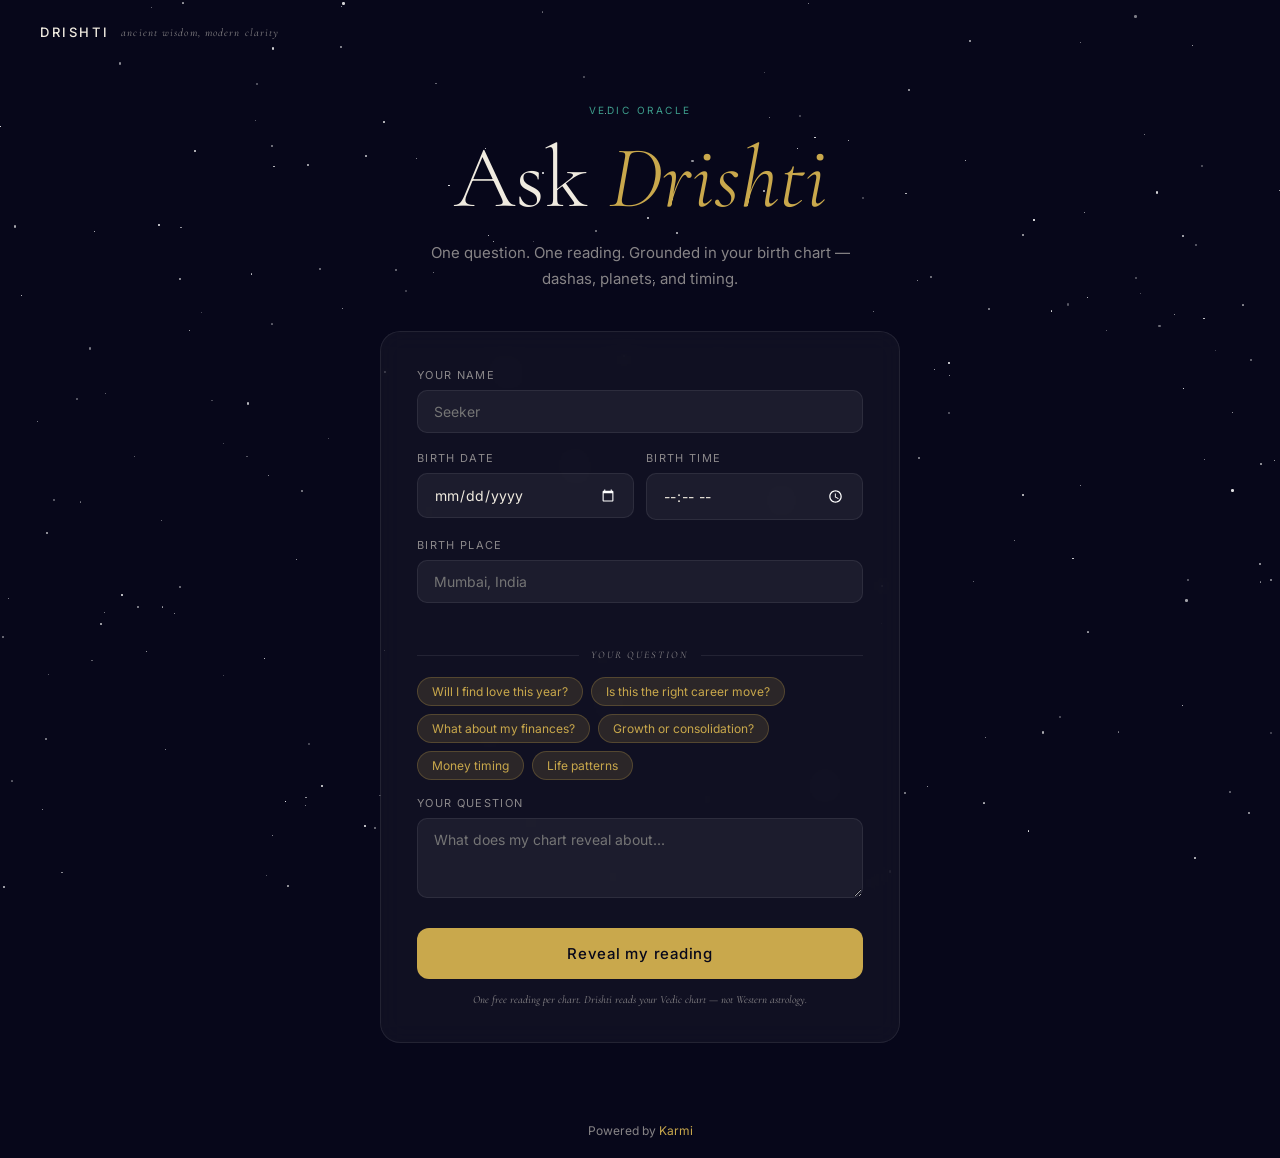
==== index.html @ 2550beb3 "Drishti v1" ====
<!DOCTYPE html>
<html lang="en">
<head>
  <meta charset="UTF-8" />
  <meta name="viewport" content="width=device-width, initial-scale=1.0"/>
  <title>Drishti — Ask the Stars</title>
  <link rel="preconnect" href="https://fonts.googleapis.com">
  <link href="https://fonts.googleapis.com/css2?family=Cormorant+Garamond:ital,wght@0,300;0,400;0,600;1,300;1,400&family=Inter:wght@300;400;500&display=swap" rel="stylesheet">
  <link rel="stylesheet" href="style.css">
</head>
<body class="landing">

  <!-- Star field -->
  <div class="stars" id="stars"></div>
  <div class="stars-2" id="stars2"></div>

  <!-- Nav -->
  <nav>
    <div class="logo">DRISHTI</div>
    <div class="nav-tagline">ancient wisdom, modern clarity</div>
  </nav>

  <!-- Hero -->
  <section class="hero">
    <p class="hero-label">VEDIC ORACLE</p>
    <h1 class="hero-title">Ask <em>Drishti</em></h1>
    <p class="hero-sub">One question. One reading. Grounded in your birth chart —<br>dashas, planets, and timing.</p>
  </section>

  <!-- Form -->
  <section class="form-section">
    <div class="form-card">

      <div class="form-group">
        <label>Your Name</label>
        <input type="text" id="name" placeholder="Seeker" />
      </div>

      <div class="form-row">
        <div class="form-group">
          <label>Birth Date</label>
          <input type="date" id="dob" />
        </div>
        <div class="form-group">
          <label>Birth Time</label>
          <input type="time" id="tob" />
        </div>
      </div>

      <div class="form-group" style="position:relative;">
        <label>Birth Place</label>
        <input
          type="text"
          id="place"
          placeholder="Mumbai, India"
          autocomplete="off"
          oninput="onPlaceInput(this.value)"
        />
        <div id="place-status" class="place-status"></div>
        <div id="city-dropdown" class="city-dropdown hidden"></div>
      </div>

      <!-- Divider -->
      <div class="form-divider">
        <span>your question</span>
      </div>

      <!-- Sample prompt chips -->
      <div class="prompt-chips">
        <button class="chip" onclick="setQuestion('Will I find love this year?')">Will I find love this year?</button>
        <button class="chip" onclick="setQuestion('Is this the right career move?')">Is this the right career move?</button>
        <button class="chip" onclick="setQuestion('What about my finances?')">What about my finances?</button>
        <button class="chip" onclick="setQuestion('Am I in a growth phase or consolidation phase?')">Growth or consolidation?</button>
        <button class="chip" onclick="setQuestion('What is my strongest period for money in the next year?')">Money timing</button>
        <button class="chip" onclick="setQuestion('What pattern keeps repeating in my life and why?')">Life patterns</button>
      </div>

      <!-- Question -->
      <div class="form-group">
        <label>Your Question</label>
        <textarea id="question" rows="3" placeholder="What does my chart reveal about..."></textarea>
      </div>

      <!-- Submit -->
      <button class="ask-btn" id="ask-btn" onclick="submitQuestion()">
        Reveal my reading
      </button>

      <p class="form-note">One free reading per chart. Drishti reads your Vedic chart — not Western astrology.</p>

    </div>
  </section>

  <!-- Footer -->
  <footer>
    <p>Powered by <a href="https://karmi.ai">Karmi</a></p>
  </footer>

  <script src="app.js"></script>
  <script>
    function makeStars(id, count) {
      const el = document.getElementById(id);
      let html = '';
      for (let i = 0; i < count; i++) {
        const x = Math.random() * 100;
        const y = Math.random() * 100;
        const size = Math.random() * 2 + 0.5;
        const opacity = Math.random() * 0.7 + 0.3;
        const delay = Math.random() * 4;
        html += `<div class="star" style="left:${x}%;top:${y}%;width:${size}px;height:${size}px;opacity:${opacity};animation-delay:${delay}s"></div>`;
      }
      el.innerHTML = html;
    }
    makeStars('stars', 150);
    makeStars('stars2', 80);

    document.addEventListener('DOMContentLoaded', function() {
      document.addEventListener('click', function(e) {
        if (!e.target.closest('.form-group')) {
          document.getElementById('city-dropdown')?.classList.add('hidden');
        }
      });
    });
  </script>
</body>
</html>
---- style.css ----
/* ── Reset & Base ── */
*, *::before, *::after { box-sizing: border-box; margin: 0; padding: 0; }

:root {
  --bg: #07071A;
  --bg2: #0D0D2B;
  --gold: #C9A84C;
  --gold-dim: rgba(201,168,76,0.15);
  --teal: #3D9E8C;
  --teal-dim: rgba(61,158,140,0.15);
  --text: #F0EBE0;
  --text-dim: rgba(240,235,224,0.55);
  --card: rgba(255,255,255,0.04);
  --card-border: rgba(255,255,255,0.08);
  --serif: 'Cormorant Garamond', Georgia, serif;
  --sans: 'Inter', system-ui, sans-serif;
}

html { scroll-behavior: smooth; }

body {
  background: var(--bg);
  color: var(--text);
  font-family: var(--sans);
  font-size: 15px;
  min-height: 100vh;
  overflow-x: hidden;
}

/* ── Stars ── */
.stars, .stars-2 {
  position: fixed;
  inset: 0;
  pointer-events: none;
  z-index: 0;
}

.star {
  position: absolute;
  border-radius: 50%;
  background: #fff;
  animation: twinkle 4s ease-in-out infinite;
}

@keyframes twinkle {
  0%, 100% { opacity: 0.5; transform: scale(1); }
  50% { opacity: 0.1; transform: scale(0.8); }
}

/* ── Nav ── */
nav {
  position: relative;
  z-index: 10;
  display: flex;
  align-items: center;
  gap: 12px;
  padding: 24px 40px;
}

.logo {
  font-family: var(--sans);
  font-size: 13px;
  font-weight: 500;
  letter-spacing: 0.2em;
  color: var(--text);
  text-decoration: none;
}

.nav-tagline {
  font-size: 11px;
  letter-spacing: 0.1em;
  color: var(--text-dim);
  font-style: italic;
  font-family: var(--serif);
}

/* ── Hero ── */
.hero {
  position: relative;
  z-index: 10;
  text-align: center;
  padding: 40px 20px 20px;
}

.hero-label {
  font-size: 10px;
  letter-spacing: 0.25em;
  color: var(--teal);
  text-transform: uppercase;
  margin-bottom: 16px;
}

.hero-title {
  font-family: var(--serif);
  font-size: clamp(48px, 8vw, 88px);
  font-weight: 300;
  line-height: 1.05;
  color: var(--text);
  margin-bottom: 16px;
}

.hero-title em {
  color: var(--gold);
  font-style: italic;
}

.hero-sub {
  font-size: 15px;
  color: var(--text-dim);
  line-height: 1.7;
  max-width: 420px;
  margin: 0 auto;
}

/* ── Form Section ── */
.form-section {
  position: relative;
  z-index: 10;
  max-width: 560px;
  margin: 0 auto;
  padding: 20px 20px 60px;
}

.form-card {
  background: var(--card);
  border: 1px solid var(--card-border);
  border-radius: 20px;
  padding: 36px;
  backdrop-filter: blur(12px);
}

.form-group {
  margin-bottom: 18px;
}

.form-group label {
  display: block;
  font-size: 11px;
  letter-spacing: 0.12em;
  text-transform: uppercase;
  color: var(--text-dim);
  margin-bottom: 8px;
}

.form-group input,
.form-group textarea {
  width: 100%;
  background: rgba(255,255,255,0.05);
  border: 1px solid var(--card-border);
  border-radius: 10px;
  padding: 12px 16px;
  color: var(--text);
  font-family: var(--sans);
  font-size: 14px;
  outline: none;
  transition: border-color 0.2s;
}

.form-group input:focus,
.form-group textarea:focus {
  border-color: var(--gold);
}

.form-group textarea {
  resize: vertical;
  min-height: 80px;
}

input[type="date"],
input[type="time"] {
  color-scheme: dark;
}

.form-row {
  display: grid;
  grid-template-columns: 1fr 1fr;
  gap: 12px;
}

/* ── Place Status ── */
.place-status {
  font-size: 11px;
  margin-top: 6px;
  min-height: 16px;
  font-family: var(--serif);
  font-style: italic;
  color: var(--text-dim);
  transition: all 0.2s;
}

.place-status.success { color: var(--teal); }
.place-status.error   { color: #ff6b6b; }

/* ── Form Divider ── */
.form-divider {
  display: flex;
  align-items: center;
  gap: 12px;
  margin: 24px 0 16px;
}

.form-divider::before,
.form-divider::after {
  content: '';
  flex: 1;
  height: 1px;
  background: var(--card-border);
}

.form-divider span {
  font-size: 10px;
  letter-spacing: 0.2em;
  text-transform: uppercase;
  color: var(--text-dim);
  font-family: var(--serif);
  font-style: italic;
}

/* ── Prompt Chips ── */
.prompt-chips {
  display: flex;
  flex-wrap: wrap;
  gap: 8px;
  margin-bottom: 16px;
}

.chip {
  background: var(--gold-dim);
  border: 1px solid rgba(201,168,76,0.25);
  border-radius: 20px;
  padding: 6px 14px;
  font-size: 12px;
  color: var(--gold);
  cursor: pointer;
  font-family: var(--sans);
  transition: all 0.2s;
}

.chip:hover {
  background: rgba(201,168,76,0.25);
  border-color: var(--gold);
}

/* ── Ask Button ── */
.ask-btn {
  width: 100%;
  background: var(--gold);
  color: #07071A;
  border: none;
  border-radius: 12px;
  padding: 16px;
  font-size: 15px;
  font-weight: 500;
  font-family: var(--sans);
  cursor: pointer;
  transition: all 0.2s;
  letter-spacing: 0.05em;
  margin-top: 8px;
}

.ask-btn:hover { background: #D4B05A; transform: translateY(-1px); }
.ask-btn:disabled { opacity: 0.5; cursor: not-allowed; transform: none; }

.form-note {
  text-align: center;
  font-size: 11px;
  color: var(--text-dim);
  margin-top: 14px;
  font-style: italic;
  font-family: var(--serif);
}

/* ── Footer ── */
footer {
  position: relative;
  z-index: 10;
  text-align: center;
  padding: 20px;
  font-size: 12px;
  color: var(--text-dim);
}

footer a { color: var(--gold); text-decoration: none; }

/* ══════════════════════════════════════
   CHAT PAGE
══════════════════════════════════════ */

.chat-page { display: flex; flex-direction: column; min-height: 100vh; }

.chat-header {
  position: relative;
  z-index: 10;
  display: flex;
  align-items: center;
  justify-content: space-between;
  padding: 20px 32px;
  border-bottom: 1px solid var(--card-border);
  background: rgba(7,7,26,0.8);
  backdrop-filter: blur(12px);
}

/* ── Pipeline ── */
.pipeline {
  display: flex;
  align-items: center;
  gap: 6px;
}

.pipe-step {
  font-size: 10px;
  letter-spacing: 0.15em;
  color: var(--text-dim);
  padding: 4px 10px;
  border-radius: 20px;
  border: 1px solid transparent;
  transition: all 0.4s;
}

.pipe-step.active {
  color: var(--teal);
  border-color: var(--teal);
  background: var(--teal-dim);
  animation: pulse-step 1.2s ease-in-out infinite;
}

.pipe-step.done {
  color: var(--gold);
  border-color: rgba(201,168,76,0.3);
  background: var(--gold-dim);
}

@keyframes pulse-step {
  0%, 100% { box-shadow: 0 0 0 0 rgba(61,158,140,0.3); }
  50% { box-shadow: 0 0 0 6px rgba(61,158,140,0); }
}

.pipe-arrow {
  color: var(--text-dim);
  font-size: 11px;
}

/* ── Chat Main ── */
.chat-main {
  position: relative;
  z-index: 10;
  flex: 1;
  max-width: 680px;
  width: 100%;
  margin: 0 auto;
  padding: 40px 20px 60px;
  display: flex;
  flex-direction: column;
  gap: 24px;
}

/* ── Chat Bubbles ── */
.chat-bubble {
  background: var(--card);
  border: 1px solid var(--card-border);
  border-radius: 16px;
  padding: 24px;
  backdrop-filter: blur(8px);
}

.chat-bubble.user {
  border-color: rgba(201,168,76,0.2);
  background: rgba(201,168,76,0.05);
}

.bubble-label {
  font-size: 9px;
  letter-spacing: 0.2em;
  color: var(--text-dim);
  margin-bottom: 10px;
}

.bubble-text {
  font-family: var(--serif);
  font-size: 20px;
  font-weight: 300;
  line-height: 1.4;
  color: var(--text);
}

/* ── Loading ── */
.loading-dots {
  display: flex;
  gap: 6px;
  margin-bottom: 10px;
}

.loading-dots span {
  width: 6px;
  height: 6px;
  border-radius: 50%;
  background: var(--teal);
  animation: dot-bounce 1.2s ease-in-out infinite;
}

.loading-dots span:nth-child(2) { animation-delay: 0.2s; }
.loading-dots span:nth-child(3) { animation-delay: 0.4s; }

@keyframes dot-bounce {
  0%, 100% { transform: translateY(0); opacity: 0.4; }
  50% { transform: translateY(-6px); opacity: 1; }
}

.loading-status {
  font-size: 12px;
  color: var(--text-dim);
  font-style: italic;
  font-family: var(--serif);
}

/* ── Reading Card ── */
.reading-card {
  background: var(--card);
  border: 1px solid var(--card-border);
  border-radius: 20px;
  padding: 32px;
  backdrop-filter: blur(12px);
  display: flex;
  flex-direction: column;
  gap: 0;
}

.reading-section {
  padding: 20px 0;
  border-bottom: 1px solid var(--card-border);
}

.reading-section:last-child { border-bottom: none; }

.section-label {
  font-size: 9px;
  letter-spacing: 0.2em;
  color: var(--teal);
  text-transform: uppercase;
  margin-bottom: 12px;
}

.verdict-text {
  font-family: var(--serif);
  font-size: 22px;
  font-weight: 400;
  line-height: 1.4;
  color: var(--text);
}

.verdict-section {
  background: var(--gold-dim);
  border-radius: 12px;
  padding: 20px !important;
  margin-bottom: 4px;
  border: 1px solid rgba(201,168,76,0.15) !important;
}

.signals-list {
  list-style: none;
  display: flex;
  flex-direction: column;
  gap: 10px;
}

.signals-list li {
  display: flex;
  gap: 10px;
  font-size: 14px;
  line-height: 1.5;
  color: var(--text-dim);
}

.signals-list li::before {
  content: '✦';
  color: var(--gold);
  font-size: 10px;
  margin-top: 3px;
  flex-shrink: 0;
}

.timing-text {
  font-size: 14px;
  line-height: 1.6;
  color: var(--text-dim);
}

.oracle-section {
  background: var(--teal-dim);
  border-radius: 12px;
  padding: 20px !important;
  border: 1px solid rgba(61,158,140,0.15) !important;
}

.oracle-text {
  font-family: var(--serif);
  font-size: 17px;
  font-style: italic;
  font-weight: 300;
  line-height: 1.6;
  color: var(--text);
}

/* ── Follow-up Chips ── */
.followup-chips {
  display: flex;
  flex-direction: column;
  gap: 8px;
}

.followup-chip {
  background: rgba(255,255,255,0.03);
  border: 1px solid var(--card-border);
  border-radius: 10px;
  padding: 12px 16px;
  font-size: 13px;
  color: var(--text-dim);
  cursor: pointer;
  text-align: left;
  font-family: var(--sans);
  transition: all 0.2s;
}

.followup-chip:hover {
  border-color: var(--gold);
  color: var(--text);
  background: var(--gold-dim);
}

/* ── Limit Card ── */
.limit-card {
  background: var(--card);
  border: 1px solid rgba(201,168,76,0.2);
  border-radius: 20px;
  padding: 40px 32px;
  text-align: center;
  backdrop-filter: blur(12px);
}

.limit-icon {
  font-size: 24px;
  color: var(--gold);
  margin-bottom: 16px;
}

.limit-card h3 {
  font-family: var(--serif);
  font-size: 24px;
  font-weight: 400;
  margin-bottom: 12px;
  color: var(--text);
}

.limit-card p {
  font-size: 14px;
  color: var(--text-dim);
  line-height: 1.7;
  max-width: 400px;
  margin: 0 auto 28px;
}

.karmi-btn {
  display: inline-block;
  background: var(--gold);
  color: #07071A;
  padding: 14px 32px;
  border-radius: 10px;
  font-size: 14px;
  font-weight: 500;
  text-decoration: none;
  margin-bottom: 12px;
  transition: all 0.2s;
}

.karmi-btn:hover { background: #D4B05A; }

.ask-again-btn {
  display: block;
  width: 100%;
  background: none;
  border: 1px solid var(--card-border);
  border-radius: 10px;
  padding: 12px;
  color: var(--text-dim);
  font-size: 13px;
  cursor: pointer;
  font-family: var(--sans);
  margin-top: 8px;
  transition: all 0.2s;
}

.ask-again-btn:hover { border-color: var(--text-dim); color: var(--text); }

/* ── Utility ── */
.hidden { display: none !important; }

/* ── Mobile ── */
@media (max-width: 600px) {
  nav { padding: 20px; }
  .form-card { padding: 24px; }
  .chat-header { padding: 16px 20px; flex-direction: column; gap: 12px; }
  .pipeline { flex-wrap: wrap; justify-content: center; }
  .reading-card { padding: 24px; }
}

.city-dropdown {
  position: absolute;
  top: 100%;
  left: 0;
  right: 0;
  background: #0D0D2B;
  border: 1px solid rgba(255,255,255,0.12);
  border-radius: 10px;
  margin-top: 4px;
  z-index: 100;
  overflow: hidden;
  box-shadow: 0 8px 32px rgba(0,0,0,0.4);
}

.city-option {
  padding: 12px 16px;
  font-size: 13px;
  color: rgba(240,235,224,0.8);
  cursor: pointer;
  border-bottom: 1px solid rgba(255,255,255,0.06);
  transition: background 0.15s;
}

.city-option:last-child { border-bottom: none; }
.city-option:hover { background: rgba(201,168,76,0.1); color: #F0EBE0; }
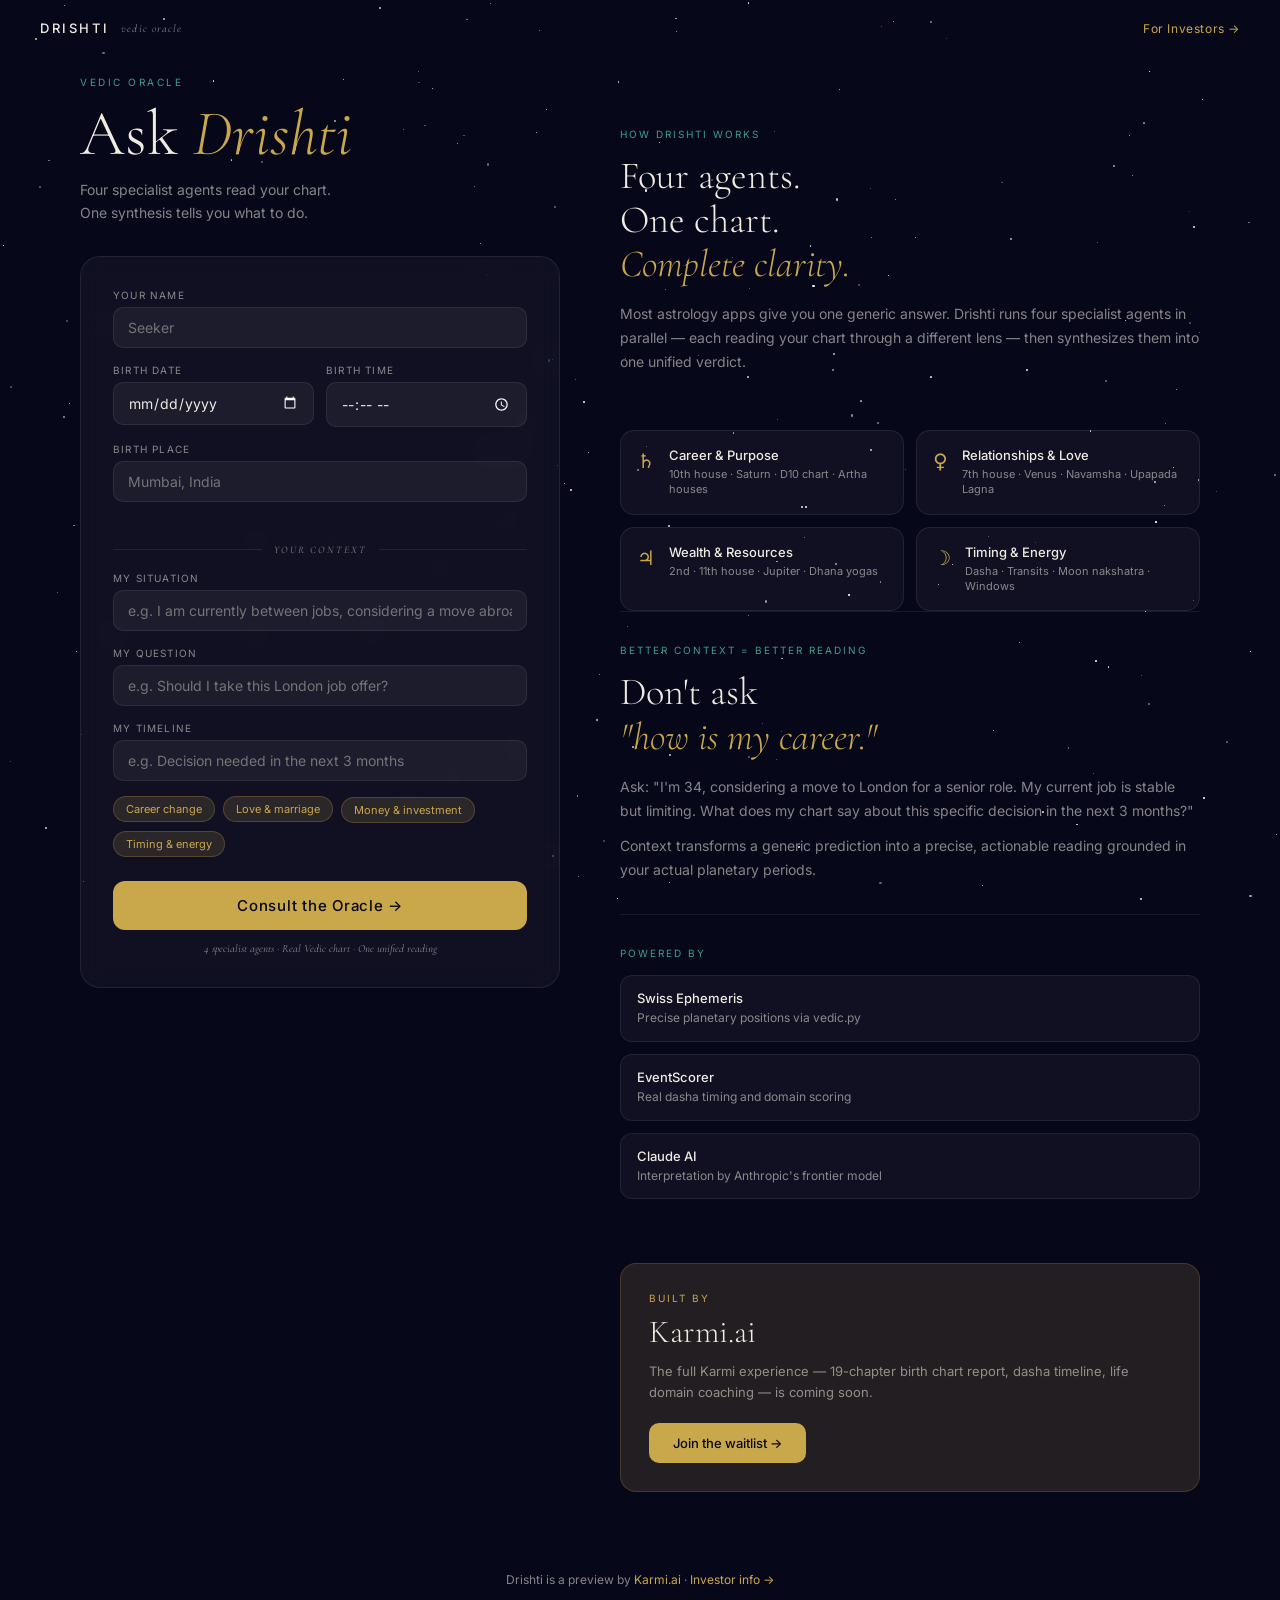
==== commit cbdfe792: "add investor page" ====
--- a/index.html
+++ b/index.html
@@ -3,97 +3,171 @@
 <head>
   <meta charset="UTF-8" />
   <meta name="viewport" content="width=device-width, initial-scale=1.0"/>
-  <title>Drishti — Ask the Stars</title>
+  <title>Drishti — Vedic Oracle</title>
   <link rel="preconnect" href="https://fonts.googleapis.com">
   <link href="https://fonts.googleapis.com/css2?family=Cormorant+Garamond:ital,wght@0,300;0,400;0,600;1,300;1,400&family=Inter:wght@300;400;500&display=swap" rel="stylesheet">
   <link rel="stylesheet" href="style.css">
 </head>
 <body class="landing">
-
-  <!-- Star field -->
   <div class="stars" id="stars"></div>
   <div class="stars-2" id="stars2"></div>
 
-  <!-- Nav -->
   <nav>
     <div class="logo">DRISHTI</div>
-    <div class="nav-tagline">ancient wisdom, modern clarity</div>
+    <div class="nav-tagline">vedic oracle</div>
+    <a href="investor.html" class="nav-investor">For Investors →</a>
   </nav>
 
-  <!-- Hero -->
-  <section class="hero">
-    <p class="hero-label">VEDIC ORACLE</p>
-    <h1 class="hero-title">Ask <em>Drishti</em></h1>
-    <p class="hero-sub">One question. One reading. Grounded in your birth chart —<br>dashas, planets, and timing.</p>
-  </section>
+  <div class="v2-layout">
 
-  <!-- Form -->
-  <section class="form-section">
-    <div class="form-card">
-
-      <div class="form-group">
-        <label>Your Name</label>
-        <input type="text" id="name" placeholder="Seeker" />
+    <!-- LEFT: Form -->
+    <div class="v2-left">
+      <div class="form-hero">
+        <p class="hero-label">VEDIC ORACLE</p>
+        <h1 class="hero-title">Ask <em>Drishti</em></h1>
+        <p class="hero-sub">Four specialist agents read your chart.<br>One synthesis tells you what to do.</p>
       </div>
 
-      <div class="form-row">
+      <div class="form-card">
         <div class="form-group">
-          <label>Birth Date</label>
-          <input type="date" id="dob" />
+          <label>Your Name</label>
+          <input type="text" id="name" placeholder="Seeker" />
         </div>
+
+        <div class="form-row">
+          <div class="form-group">
+            <label>Birth Date</label>
+            <input type="date" id="dob" />
+          </div>
+          <div class="form-group">
+            <label>Birth Time</label>
+            <input type="time" id="tob" />
+          </div>
+        </div>
+
+        <div class="form-group" style="position:relative;">
+          <label>Birth Place</label>
+          <input type="text" id="place" placeholder="Mumbai, India"
+            autocomplete="off" oninput="onPlaceInput(this.value)" onblur="hideCityDropdown()" />
+          <div id="place-status" class="place-status"></div>
+          <div id="city-dropdown" class="city-dropdown hidden"></div>
+        </div>
+
+        <div class="form-divider"><span>your context</span></div>
+
         <div class="form-group">
-          <label>Birth Time</label>
-          <input type="time" id="tob" />
+          <label>My Situation</label>
+          <input type="text" id="situation"
+            placeholder="e.g. I am currently between jobs, considering a move abroad" />
+        </div>
+
+        <div class="form-group">
+          <label>My Question</label>
+          <input type="text" id="question"
+            placeholder="e.g. Should I take this London job offer?" />
+        </div>
+
+        <div class="form-group">
+          <label>My Timeline</label>
+          <input type="text" id="timeline"
+            placeholder="e.g. Decision needed in the next 3 months" />
+        </div>
+
+        <div class="prompt-chips">
+          <button class="chip" onclick="fillContext('I am employed but feeling stuck and unfulfilled','Should I change careers or industries?','Next 6 months')">Career change</button>
+          <button class="chip" onclick="fillContext('I am single and ready for a serious relationship','When will I meet my life partner?','Next 1 year')">Love & marriage</button>
+          <button class="chip" onclick="fillContext('I have savings to invest and want to grow wealth','Is this a good time to invest or start a business?','Next 3 months')">Money & investment</button>
+          <button class="chip" onclick="fillContext('I am at a crossroads and need clarity on my path','What is my strongest period coming up?','Next 6 months')">Timing & energy</button>
+        </div>
+
+        <button class="ask-btn" onclick="submitV2()">
+          Consult the Oracle →
+        </button>
+
+        <p class="form-note">4 specialist agents · Real Vedic chart · One unified reading</p>
+      </div>
+    </div>
+
+    <!-- RIGHT: Features -->
+    <div class="v2-right">
+      <div class="feature-section">
+        <div class="feature-label">HOW DRISHTI WORKS</div>
+        <h2 class="feature-title">Four agents.<br>One chart.<br><em>Complete clarity.</em></h2>
+        <p class="feature-sub">Most astrology apps give you one generic answer. Drishti runs four specialist agents in parallel — each reading your chart through a different lens — then synthesizes them into one unified verdict.</p>
+      </div>
+
+      <div class="agent-cards">
+        <div class="agent-preview-card">
+          <div class="agent-icon">♄</div>
+          <div>
+            <div class="agent-name">Career & Purpose</div>
+            <div class="agent-desc">10th house · Saturn · D10 chart · Artha houses</div>
+          </div>
+        </div>
+        <div class="agent-preview-card">
+          <div class="agent-icon">♀</div>
+          <div>
+            <div class="agent-name">Relationships & Love</div>
+            <div class="agent-desc">7th house · Venus · Navamsha · Upapada Lagna</div>
+          </div>
+        </div>
+        <div class="agent-preview-card">
+          <div class="agent-icon">♃</div>
+          <div>
+            <div class="agent-name">Wealth & Resources</div>
+            <div class="agent-desc">2nd · 11th house · Jupiter · Dhana yogas</div>
+          </div>
+        </div>
+        <div class="agent-preview-card">
+          <div class="agent-icon">☽</div>
+          <div>
+            <div class="agent-name">Timing & Energy</div>
+            <div class="agent-desc">Dasha · Transits · Moon nakshatra · Windows</div>
+          </div>
         </div>
       </div>
 
-      <div class="form-group" style="position:relative;">
-        <label>Birth Place</label>
-        <input
-          type="text"
-          id="place"
-          placeholder="Mumbai, India"
-          autocomplete="off"
-          oninput="onPlaceInput(this.value)"
-        />
-        <div id="place-status" class="place-status"></div>
-        <div id="city-dropdown" class="city-dropdown hidden"></div>
+      <div class="feature-divider"></div>
+
+      <div class="feature-section">
+        <div class="feature-label">BETTER CONTEXT = BETTER READING</div>
+        <h2 class="feature-title">Don't ask<br><em>"how is my career."</em></h2>
+        <p class="feature-sub">Ask: "I'm 34, considering a move to London for a senior role. My current job is stable but limiting. What does my chart say about this specific decision in the next 3 months?"</p>
+        <p class="feature-sub" style="margin-top:12px;">Context transforms a generic prediction into a precise, actionable reading grounded in your actual planetary periods.</p>
       </div>
 
-      <!-- Divider -->
-      <div class="form-divider">
-        <span>your question</span>
+      <div class="feature-divider"></div>
+
+      <div class="feature-section">
+        <div class="feature-label">POWERED BY</div>
+        <div class="tech-stack">
+          <div class="tech-item">
+            <div class="tech-name">Swiss Ephemeris</div>
+            <div class="tech-desc">Precise planetary positions via vedic.py</div>
+          </div>
+          <div class="tech-item">
+            <div class="tech-name">EventScorer</div>
+            <div class="tech-desc">Real dasha timing and domain scoring</div>
+          </div>
+          <div class="tech-item">
+            <div class="tech-name">Claude AI</div>
+            <div class="tech-desc">Interpretation by Anthropic's frontier model</div>
+          </div>
+        </div>
       </div>
 
-      <!-- Sample prompt chips -->
-      <div class="prompt-chips">
-        <button class="chip" onclick="setQuestion('Will I find love this year?')">Will I find love this year?</button>
-        <button class="chip" onclick="setQuestion('Is this the right career move?')">Is this the right career move?</button>
-        <button class="chip" onclick="setQuestion('What about my finances?')">What about my finances?</button>
-        <button class="chip" onclick="setQuestion('Am I in a growth phase or consolidation phase?')">Growth or consolidation?</button>
-        <button class="chip" onclick="setQuestion('What is my strongest period for money in the next year?')">Money timing</button>
-        <button class="chip" onclick="setQuestion('What pattern keeps repeating in my life and why?')">Life patterns</button>
+      <div class="karmi-cta-box">
+        <div class="karmi-cta-label">BUILT BY</div>
+        <div class="karmi-cta-title">Karmi.ai</div>
+        <p class="karmi-cta-sub">The full Karmi experience — 19-chapter birth chart report, dasha timeline, life domain coaching — is coming soon.</p>
+        <a href="https://karmi.ai" class="karmi-cta-btn">Join the waitlist →</a>
       </div>
 
-      <!-- Question -->
-      <div class="form-group">
-        <label>Your Question</label>
-        <textarea id="question" rows="3" placeholder="What does my chart reveal about..."></textarea>
-      </div>
+    </div>
+  </div>
 
-      <!-- Submit -->
-      <button class="ask-btn" id="ask-btn" onclick="submitQuestion()">
-        Reveal my reading
-      </button>
-
-      <p class="form-note">One free reading per chart. Drishti reads your Vedic chart — not Western astrology.</p>
-
-    </div>
-  </section>
-
-  <!-- Footer -->
   <footer>
-    <p>Powered by <a href="https://karmi.ai">Karmi</a></p>
+    <p>Drishti is a preview by <a href="https://karmi.ai">Karmi.ai</a> · <a href="investor.html">Investor info →</a></p>
   </footer>
 
   <script src="app.js"></script>
@@ -114,12 +188,8 @@
     makeStars('stars', 150);
     makeStars('stars2', 80);
 
-    document.addEventListener('DOMContentLoaded', function() {
-      document.addEventListener('click', function(e) {
-        if (!e.target.closest('.form-group')) {
-          document.getElementById('city-dropdown')?.classList.add('hidden');
-        }
-      });
+    document.addEventListener('click', function(e) {
+      if (!e.target.closest('.form-group')) hideCityDropdown();
     });
   </script>
 </body>
--- a/style.css
+++ b/style.css
@@ -17,614 +17,235 @@
 }
 
 html { scroll-behavior: smooth; }
-
-body {
-  background: var(--bg);
-  color: var(--text);
-  font-family: var(--sans);
-  font-size: 15px;
-  min-height: 100vh;
-  overflow-x: hidden;
-}
+body { background: var(--bg); color: var(--text); font-family: var(--sans); font-size: 15px; min-height: 100vh; overflow-x: hidden; }
 
 /* ── Stars ── */
-.stars, .stars-2 {
-  position: fixed;
-  inset: 0;
-  pointer-events: none;
-  z-index: 0;
-}
-
-.star {
-  position: absolute;
-  border-radius: 50%;
-  background: #fff;
-  animation: twinkle 4s ease-in-out infinite;
-}
-
-@keyframes twinkle {
-  0%, 100% { opacity: 0.5; transform: scale(1); }
-  50% { opacity: 0.1; transform: scale(0.8); }
-}
+.stars, .stars-2 { position: fixed; inset: 0; pointer-events: none; z-index: 0; }
+.star { position: absolute; border-radius: 50%; background: #fff; animation: twinkle 4s ease-in-out infinite; }
+@keyframes twinkle { 0%, 100% { opacity: 0.5; transform: scale(1); } 50% { opacity: 0.1; transform: scale(0.8); } }
 
 /* ── Nav ── */
-nav {
-  position: relative;
-  z-index: 10;
-  display: flex;
-  align-items: center;
-  gap: 12px;
-  padding: 24px 40px;
-}
-
-.logo {
-  font-family: var(--sans);
-  font-size: 13px;
-  font-weight: 500;
-  letter-spacing: 0.2em;
-  color: var(--text);
-  text-decoration: none;
-}
-
-.nav-tagline {
-  font-size: 11px;
-  letter-spacing: 0.1em;
-  color: var(--text-dim);
-  font-style: italic;
-  font-family: var(--serif);
-}
-
-/* ── Hero ── */
-.hero {
-  position: relative;
-  z-index: 10;
-  text-align: center;
-  padding: 40px 20px 20px;
-}
-
-.hero-label {
-  font-size: 10px;
-  letter-spacing: 0.25em;
-  color: var(--teal);
-  text-transform: uppercase;
-  margin-bottom: 16px;
-}
-
-.hero-title {
-  font-family: var(--serif);
-  font-size: clamp(48px, 8vw, 88px);
-  font-weight: 300;
-  line-height: 1.05;
-  color: var(--text);
-  margin-bottom: 16px;
-}
-
-.hero-title em {
-  color: var(--gold);
-  font-style: italic;
-}
-
-.hero-sub {
-  font-size: 15px;
-  color: var(--text-dim);
-  line-height: 1.7;
-  max-width: 420px;
-  margin: 0 auto;
-}
-
-/* ── Form Section ── */
-.form-section {
-  position: relative;
-  z-index: 10;
-  max-width: 560px;
-  margin: 0 auto;
-  padding: 20px 20px 60px;
-}
-
-.form-card {
-  background: var(--card);
-  border: 1px solid var(--card-border);
-  border-radius: 20px;
-  padding: 36px;
-  backdrop-filter: blur(12px);
-}
-
-.form-group {
-  margin-bottom: 18px;
-}
-
-.form-group label {
-  display: block;
-  font-size: 11px;
-  letter-spacing: 0.12em;
-  text-transform: uppercase;
-  color: var(--text-dim);
-  margin-bottom: 8px;
-}
-
-.form-group input,
-.form-group textarea {
-  width: 100%;
-  background: rgba(255,255,255,0.05);
-  border: 1px solid var(--card-border);
-  border-radius: 10px;
-  padding: 12px 16px;
-  color: var(--text);
-  font-family: var(--sans);
-  font-size: 14px;
-  outline: none;
-  transition: border-color 0.2s;
-}
-
-.form-group input:focus,
-.form-group textarea:focus {
-  border-color: var(--gold);
-}
-
-.form-group textarea {
-  resize: vertical;
-  min-height: 80px;
-}
-
-input[type="date"],
-input[type="time"] {
-  color-scheme: dark;
-}
-
-.form-row {
-  display: grid;
-  grid-template-columns: 1fr 1fr;
-  gap: 12px;
-}
-
-/* ── Place Status ── */
-.place-status {
-  font-size: 11px;
-  margin-top: 6px;
-  min-height: 16px;
-  font-family: var(--serif);
-  font-style: italic;
-  color: var(--text-dim);
-  transition: all 0.2s;
-}
-
+nav { position: relative; z-index: 10; display: flex; align-items: center; gap: 12px; padding: 20px 40px; }
+.logo { font-family: var(--sans); font-size: 13px; font-weight: 500; letter-spacing: 0.2em; color: var(--text); text-decoration: none; }
+.nav-tagline { font-size: 11px; letter-spacing: 0.1em; color: var(--text-dim); font-style: italic; font-family: var(--serif); flex: 1; }
+.nav-investor { font-size: 12px; color: var(--gold); text-decoration: none; letter-spacing: 0.05em; }
+.nav-investor:hover { text-decoration: underline; }
+
+/* ── V2 Layout ── */
+.v2-layout { position: relative; z-index: 10; display: grid; grid-template-columns: 480px 1fr; gap: 60px; max-width: 1200px; margin: 0 auto; padding: 20px 40px 60px; }
+
+/* ── Form Left ── */
+.v2-left { display: flex; flex-direction: column; gap: 24px; }
+.form-hero { padding: 0 0 8px; }
+.hero-label { font-size: 10px; letter-spacing: 0.25em; color: var(--teal); text-transform: uppercase; margin-bottom: 12px; }
+.hero-title { font-family: var(--serif); font-size: clamp(40px, 5vw, 64px); font-weight: 300; line-height: 1.05; color: var(--text); margin-bottom: 12px; }
+.hero-title em { color: var(--gold); font-style: italic; }
+.hero-sub { font-size: 14px; color: var(--text-dim); line-height: 1.6; }
+
+/* ── Form Card ── */
+.form-card { background: var(--card); border: 1px solid var(--card-border); border-radius: 20px; padding: 32px; backdrop-filter: blur(12px); }
+.form-group { margin-bottom: 16px; }
+.form-group label { display: block; font-size: 10px; letter-spacing: 0.12em; text-transform: uppercase; color: var(--text-dim); margin-bottom: 6px; }
+.form-group input, .form-group textarea { width: 100%; background: rgba(255,255,255,0.05); border: 1px solid var(--card-border); border-radius: 10px; padding: 11px 14px; color: var(--text); font-family: var(--sans); font-size: 14px; outline: none; transition: border-color 0.2s; }
+.form-group input:focus, .form-group textarea:focus { border-color: var(--gold); }
+input[type="date"], input[type="time"] { color-scheme: dark; }
+.form-row { display: grid; grid-template-columns: 1fr 1fr; gap: 12px; }
+
+/* ── Place Status & Dropdown ── */
+.place-status { font-size: 11px; margin-top: 6px; min-height: 16px; font-family: var(--serif); font-style: italic; color: var(--text-dim); transition: all 0.2s; }
 .place-status.success { color: var(--teal); }
-.place-status.error   { color: #ff6b6b; }
+.place-status.error { color: #ff6b6b; }
+.city-dropdown { position: absolute; top: 100%; left: 0; right: 0; background: #0D0D2B; border: 1px solid rgba(255,255,255,0.12); border-radius: 10px; margin-top: 4px; z-index: 100; overflow: hidden; box-shadow: 0 8px 32px rgba(0,0,0,0.4); }
+.city-option { padding: 11px 14px; font-size: 13px; color: rgba(240,235,224,0.8); cursor: pointer; border-bottom: 1px solid rgba(255,255,255,0.06); transition: background 0.15s; }
+.city-option:last-child { border-bottom: none; }
+.city-option:hover { background: rgba(201,168,76,0.1); color: #F0EBE0; }
 
 /* ── Form Divider ── */
-.form-divider {
-  display: flex;
-  align-items: center;
-  gap: 12px;
-  margin: 24px 0 16px;
-}
-
-.form-divider::before,
-.form-divider::after {
-  content: '';
-  flex: 1;
-  height: 1px;
-  background: var(--card-border);
-}
-
-.form-divider span {
-  font-size: 10px;
-  letter-spacing: 0.2em;
-  text-transform: uppercase;
-  color: var(--text-dim);
-  font-family: var(--serif);
-  font-style: italic;
-}
+.form-divider { display: flex; align-items: center; gap: 12px; margin: 20px 0 16px; }
+.form-divider::before, .form-divider::after { content: ''; flex: 1; height: 1px; background: var(--card-border); }
+.form-divider span { font-size: 10px; letter-spacing: 0.2em; text-transform: uppercase; color: var(--text-dim); font-family: var(--serif); font-style: italic; }
 
 /* ── Prompt Chips ── */
-.prompt-chips {
-  display: flex;
-  flex-wrap: wrap;
-  gap: 8px;
-  margin-bottom: 16px;
-}
-
-.chip {
-  background: var(--gold-dim);
-  border: 1px solid rgba(201,168,76,0.25);
-  border-radius: 20px;
-  padding: 6px 14px;
-  font-size: 12px;
-  color: var(--gold);
-  cursor: pointer;
-  font-family: var(--sans);
-  transition: all 0.2s;
-}
-
-.chip:hover {
-  background: rgba(201,168,76,0.25);
-  border-color: var(--gold);
-}
+.prompt-chips { display: flex; flex-wrap: wrap; gap: 8px; margin-bottom: 16px; }
+.chip { background: var(--gold-dim); border: 1px solid rgba(201,168,76,0.25); border-radius: 20px; padding: 5px 12px; font-size: 11px; color: var(--gold); cursor: pointer; font-family: var(--sans); transition: all 0.2s; }
+.chip:hover { background: rgba(201,168,76,0.25); border-color: var(--gold); }
 
 /* ── Ask Button ── */
-.ask-btn {
-  width: 100%;
-  background: var(--gold);
-  color: #07071A;
-  border: none;
-  border-radius: 12px;
-  padding: 16px;
-  font-size: 15px;
-  font-weight: 500;
-  font-family: var(--sans);
-  cursor: pointer;
-  transition: all 0.2s;
-  letter-spacing: 0.05em;
-  margin-top: 8px;
-}
-
+.ask-btn { width: 100%; background: var(--gold); color: #07071A; border: none; border-radius: 12px; padding: 15px; font-size: 15px; font-weight: 500; font-family: var(--sans); cursor: pointer; transition: all 0.2s; letter-spacing: 0.05em; margin-top: 8px; }
 .ask-btn:hover { background: #D4B05A; transform: translateY(-1px); }
-.ask-btn:disabled { opacity: 0.5; cursor: not-allowed; transform: none; }
-
-.form-note {
-  text-align: center;
-  font-size: 11px;
-  color: var(--text-dim);
-  margin-top: 14px;
-  font-style: italic;
-  font-family: var(--serif);
-}
+.form-note { text-align: center; font-size: 11px; color: var(--text-dim); margin-top: 12px; font-style: italic; font-family: var(--serif); }
+
+/* ── V2 Right (Features) ── */
+.v2-right { display: flex; flex-direction: column; gap: 0; padding-top: 20px; }
+.feature-section { padding: 32px 0; }
+.feature-label { font-size: 10px; letter-spacing: 0.2em; color: var(--teal); text-transform: uppercase; margin-bottom: 14px; }
+.feature-title { font-family: var(--serif); font-size: clamp(28px, 3vw, 42px); font-weight: 300; line-height: 1.15; color: var(--text); margin-bottom: 16px; }
+.feature-title em { color: var(--gold); font-style: italic; }
+.feature-sub { font-size: 14px; color: var(--text-dim); line-height: 1.7; }
+.feature-divider { height: 1px; background: var(--card-border); }
+
+/* ── Agent Preview Cards ── */
+.agent-cards { display: grid; grid-template-columns: 1fr 1fr; gap: 12px; margin-top: 24px; }
+.agent-preview-card { background: var(--card); border: 1px solid var(--card-border); border-radius: 14px; padding: 16px; display: flex; gap: 14px; align-items: flex-start; }
+.agent-icon { font-size: 20px; color: var(--gold); flex-shrink: 0; margin-top: 2px; }
+.agent-name { font-size: 13px; font-weight: 500; color: var(--text); margin-bottom: 4px; }
+.agent-desc { font-size: 11px; color: var(--text-dim); line-height: 1.4; }
+
+/* ── Tech Stack ── */
+.tech-stack { display: flex; flex-direction: column; gap: 12px; margin-top: 16px; }
+.tech-item { background: var(--card); border: 1px solid var(--card-border); border-radius: 12px; padding: 14px 16px; }
+.tech-name { font-size: 13px; font-weight: 500; color: var(--text); margin-bottom: 4px; }
+.tech-desc { font-size: 12px; color: var(--text-dim); line-height: 1.4; }
+
+/* ── Karmi CTA Box ── */
+.karmi-cta-box { background: var(--gold-dim); border: 1px solid rgba(201,168,76,0.2); border-radius: 16px; padding: 28px; margin-top: 32px; }
+.karmi-cta-label { font-size: 10px; letter-spacing: 0.2em; color: var(--gold); text-transform: uppercase; margin-bottom: 8px; }
+.karmi-cta-title { font-family: var(--serif); font-size: 32px; font-weight: 300; color: var(--text); margin-bottom: 10px; }
+.karmi-cta-sub { font-size: 13px; color: var(--text-dim); line-height: 1.6; margin-bottom: 20px; }
+.karmi-cta-btn { display: inline-block; background: var(--gold); color: #07071A; padding: 12px 24px; border-radius: 10px; font-size: 13px; font-weight: 500; text-decoration: none; transition: all 0.2s; }
+.karmi-cta-btn:hover { background: #D4B05A; }
 
 /* ── Footer ── */
-footer {
-  position: relative;
-  z-index: 10;
-  text-align: center;
-  padding: 20px;
-  font-size: 12px;
-  color: var(--text-dim);
-}
-
+footer { position: relative; z-index: 10; text-align: center; padding: 20px; font-size: 12px; color: var(--text-dim); }
 footer a { color: var(--gold); text-decoration: none; }
 
 /* ══════════════════════════════════════
    CHAT PAGE
 ══════════════════════════════════════ */
-
 .chat-page { display: flex; flex-direction: column; min-height: 100vh; }
-
-.chat-header {
-  position: relative;
-  z-index: 10;
-  display: flex;
-  align-items: center;
-  justify-content: space-between;
-  padding: 20px 32px;
-  border-bottom: 1px solid var(--card-border);
-  background: rgba(7,7,26,0.8);
-  backdrop-filter: blur(12px);
-}
-
-/* ── Pipeline ── */
-.pipeline {
-  display: flex;
-  align-items: center;
-  gap: 6px;
-}
-
-.pipe-step {
-  font-size: 10px;
-  letter-spacing: 0.15em;
-  color: var(--text-dim);
-  padding: 4px 10px;
-  border-radius: 20px;
-  border: 1px solid transparent;
-  transition: all 0.4s;
-}
-
-.pipe-step.active {
-  color: var(--teal);
-  border-color: var(--teal);
-  background: var(--teal-dim);
-  animation: pulse-step 1.2s ease-in-out infinite;
-}
-
-.pipe-step.done {
-  color: var(--gold);
-  border-color: rgba(201,168,76,0.3);
-  background: var(--gold-dim);
-}
-
-@keyframes pulse-step {
-  0%, 100% { box-shadow: 0 0 0 0 rgba(61,158,140,0.3); }
-  50% { box-shadow: 0 0 0 6px rgba(61,158,140,0); }
-}
-
-.pipe-arrow {
-  color: var(--text-dim);
-  font-size: 11px;
-}
-
-/* ── Chat Main ── */
-.chat-main {
-  position: relative;
-  z-index: 10;
-  flex: 1;
-  max-width: 680px;
-  width: 100%;
-  margin: 0 auto;
-  padding: 40px 20px 60px;
-  display: flex;
-  flex-direction: column;
-  gap: 24px;
-}
+.chat-header { position: relative; z-index: 10; display: flex; align-items: center; justify-content: space-between; padding: 20px 32px; border-bottom: 1px solid var(--card-border); background: rgba(7,7,26,0.8); backdrop-filter: blur(12px); }
+.pipeline { display: flex; align-items: center; gap: 6px; }
+.pipe-step { font-size: 10px; letter-spacing: 0.15em; color: var(--text-dim); padding: 4px 10px; border-radius: 20px; border: 1px solid transparent; transition: all 0.4s; }
+.pipe-step.active { color: var(--teal); border-color: var(--teal); background: var(--teal-dim); animation: pulse-step 1.2s ease-in-out infinite; }
+.pipe-step.done { color: var(--gold); border-color: rgba(201,168,76,0.3); background: var(--gold-dim); }
+@keyframes pulse-step { 0%, 100% { box-shadow: 0 0 0 0 rgba(61,158,140,0.3); } 50% { box-shadow: 0 0 0 6px rgba(61,158,140,0); } }
+.pipe-arrow { color: var(--text-dim); font-size: 11px; }
+
+.chat-main { position: relative; z-index: 10; flex: 1; max-width: 800px; width: 100%; margin: 0 auto; padding: 40px 20px 60px; display: flex; flex-direction: column; gap: 24px; }
 
 /* ── Chat Bubbles ── */
-.chat-bubble {
-  background: var(--card);
-  border: 1px solid var(--card-border);
-  border-radius: 16px;
-  padding: 24px;
-  backdrop-filter: blur(8px);
-}
-
-.chat-bubble.user {
-  border-color: rgba(201,168,76,0.2);
-  background: rgba(201,168,76,0.05);
-}
-
-.bubble-label {
-  font-size: 9px;
-  letter-spacing: 0.2em;
-  color: var(--text-dim);
-  margin-bottom: 10px;
-}
-
-.bubble-text {
-  font-family: var(--serif);
-  font-size: 20px;
-  font-weight: 300;
-  line-height: 1.4;
-  color: var(--text);
-}
+.chat-bubble { background: var(--card); border: 1px solid var(--card-border); border-radius: 16px; padding: 24px; backdrop-filter: blur(8px); }
+.chat-bubble.user { border-color: rgba(201,168,76,0.2); background: rgba(201,168,76,0.05); }
+.bubble-label { font-size: 9px; letter-spacing: 0.2em; color: var(--text-dim); margin-bottom: 10px; }
+.bubble-text { font-family: var(--serif); font-size: 20px; font-weight: 300; line-height: 1.4; color: var(--text); margin-bottom: 10px; }
+.context-pills { display: flex; flex-wrap: wrap; gap: 6px; margin-top: 8px; }
+.context-pill { background: var(--gold-dim); border: 1px solid rgba(201,168,76,0.2); border-radius: 20px; padding: 4px 12px; font-size: 11px; color: var(--gold); }
 
 /* ── Loading ── */
-.loading-dots {
-  display: flex;
-  gap: 6px;
-  margin-bottom: 10px;
-}
-
-.loading-dots span {
-  width: 6px;
-  height: 6px;
-  border-radius: 50%;
-  background: var(--teal);
-  animation: dot-bounce 1.2s ease-in-out infinite;
-}
-
+.loading-dots { display: flex; gap: 6px; margin-bottom: 10px; }
+.loading-dots span { width: 6px; height: 6px; border-radius: 50%; background: var(--teal); animation: dot-bounce 1.2s ease-in-out infinite; }
 .loading-dots span:nth-child(2) { animation-delay: 0.2s; }
 .loading-dots span:nth-child(3) { animation-delay: 0.4s; }
-
-@keyframes dot-bounce {
-  0%, 100% { transform: translateY(0); opacity: 0.4; }
-  50% { transform: translateY(-6px); opacity: 1; }
-}
-
-.loading-status {
-  font-size: 12px;
-  color: var(--text-dim);
-  font-style: italic;
-  font-family: var(--serif);
-}
+@keyframes dot-bounce { 0%, 100% { transform: translateY(0); opacity: 0.4; } 50% { transform: translateY(-6px); opacity: 1; } }
+.loading-status { font-size: 12px; color: var(--text-dim); font-style: italic; font-family: var(--serif); }
+
+/* ── Synthesis Card ── */
+.synthesis-card { background: var(--card); border: 1px solid var(--card-border); border-radius: 20px; padding: 32px; backdrop-filter: blur(12px); }
+.synthesis-header { display: flex; align-items: center; justify-content: space-between; margin-bottom: 16px; }
+.overall-score { font-family: var(--serif); font-size: 28px; font-weight: 300; color: var(--gold); }
+.synthesis-text { font-family: var(--serif); font-size: 18px; font-weight: 300; line-height: 1.6; color: var(--text); margin-bottom: 24px; }
+.synthesis-row { display: grid; grid-template-columns: 1fr 1fr; gap: 16px; margin-bottom: 20px; }
+.synthesis-item { background: rgba(255,255,255,0.03); border-radius: 10px; padding: 14px; }
+.synthesis-label { font-size: 9px; letter-spacing: 0.2em; color: var(--teal); text-transform: uppercase; margin-bottom: 8px; }
+.synthesis-item p { font-size: 13px; color: var(--text-dim); line-height: 1.5; }
+.oracle-section { background: var(--teal-dim); border-radius: 12px; padding: 18px; margin-bottom: 16px; border: 1px solid rgba(61,158,140,0.15); }
+.oracle-text { font-family: var(--serif); font-size: 16px; font-style: italic; font-weight: 300; line-height: 1.6; color: var(--text); }
+.top-action-box { background: var(--gold-dim); border-radius: 12px; padding: 16px; border: 1px solid rgba(201,168,76,0.15); }
+.top-action-box p { font-size: 14px; color: var(--text); line-height: 1.5; margin-top: 6px; }
+
+/* ── Agent Grid ── */
+.agent-grid { display: flex; flex-direction: column; gap: 16px; }
+.agent-grid-label { font-size: 10px; letter-spacing: 0.2em; color: var(--text-dim); text-transform: uppercase; }
+.agents-2x2 { display: grid; grid-template-columns: 1fr 1fr; gap: 16px; }
+.agent-result-card { background: var(--card); border: 1px solid var(--card-border); border-radius: 16px; padding: 20px; display: flex; flex-direction: column; gap: 10px; }
+.agent-result-header { display: flex; align-items: center; gap: 8px; }
+.agent-result-icon { font-size: 16px; color: var(--gold); }
+.agent-result-title { font-size: 12px; font-weight: 500; color: var(--text); flex: 1; letter-spacing: 0.02em; }
+.agent-score { font-size: 13px; font-weight: 500; font-family: var(--serif); }
+.score-high { color: var(--teal); }
+.score-mid { color: var(--gold); }
+.score-low { color: #ff8c69; }
+.agent-verdict { font-family: var(--serif); font-size: 14px; line-height: 1.5; color: var(--text); }
+.agent-signals { list-style: none; display: flex; flex-direction: column; gap: 6px; }
+.agent-signals li { font-size: 12px; color: var(--text-dim); line-height: 1.4; padding-left: 14px; position: relative; }
+.agent-signals li::before { content: '✦'; position: absolute; left: 0; color: var(--gold); font-size: 8px; top: 3px; }
+.agent-timing { font-size: 11px; color: var(--teal); font-style: italic; font-family: var(--serif); }
+.agent-advice { font-size: 12px; color: var(--text-dim); border-top: 1px solid var(--card-border); padding-top: 8px; }
 
 /* ── Reading Card ── */
-.reading-card {
-  background: var(--card);
-  border: 1px solid var(--card-border);
-  border-radius: 20px;
-  padding: 32px;
-  backdrop-filter: blur(12px);
-  display: flex;
-  flex-direction: column;
-  gap: 0;
-}
-
-.reading-section {
-  padding: 20px 0;
-  border-bottom: 1px solid var(--card-border);
-}
-
+.reading-card { background: var(--card); border: 1px solid var(--card-border); border-radius: 20px; padding: 24px; backdrop-filter: blur(12px); }
+.reading-section { padding: 16px 0; border-bottom: 1px solid var(--card-border); }
 .reading-section:last-child { border-bottom: none; }
-
-.section-label {
-  font-size: 9px;
-  letter-spacing: 0.2em;
-  color: var(--teal);
-  text-transform: uppercase;
-  margin-bottom: 12px;
-}
-
-.verdict-text {
-  font-family: var(--serif);
-  font-size: 22px;
-  font-weight: 400;
-  line-height: 1.4;
-  color: var(--text);
-}
-
-.verdict-section {
-  background: var(--gold-dim);
-  border-radius: 12px;
-  padding: 20px !important;
-  margin-bottom: 4px;
-  border: 1px solid rgba(201,168,76,0.15) !important;
-}
-
-.signals-list {
-  list-style: none;
-  display: flex;
-  flex-direction: column;
-  gap: 10px;
-}
-
-.signals-list li {
-  display: flex;
-  gap: 10px;
-  font-size: 14px;
-  line-height: 1.5;
-  color: var(--text-dim);
-}
-
-.signals-list li::before {
-  content: '✦';
-  color: var(--gold);
-  font-size: 10px;
-  margin-top: 3px;
-  flex-shrink: 0;
-}
-
-.timing-text {
-  font-size: 14px;
-  line-height: 1.6;
-  color: var(--text-dim);
-}
-
-.oracle-section {
-  background: var(--teal-dim);
-  border-radius: 12px;
-  padding: 20px !important;
-  border: 1px solid rgba(61,158,140,0.15) !important;
-}
-
-.oracle-text {
-  font-family: var(--serif);
-  font-size: 17px;
-  font-style: italic;
-  font-weight: 300;
-  line-height: 1.6;
-  color: var(--text);
-}
-
-/* ── Follow-up Chips ── */
-.followup-chips {
-  display: flex;
-  flex-direction: column;
-  gap: 8px;
-}
-
-.followup-chip {
-  background: rgba(255,255,255,0.03);
-  border: 1px solid var(--card-border);
-  border-radius: 10px;
-  padding: 12px 16px;
-  font-size: 13px;
-  color: var(--text-dim);
-  cursor: pointer;
-  text-align: left;
-  font-family: var(--sans);
-  transition: all 0.2s;
-}
-
-.followup-chip:hover {
-  border-color: var(--gold);
-  color: var(--text);
-  background: var(--gold-dim);
-}
+.section-label { font-size: 9px; letter-spacing: 0.2em; color: var(--teal); text-transform: uppercase; margin-bottom: 10px; }
+.followup-chips { display: flex; flex-direction: column; gap: 8px; }
+.followup-chip { background: rgba(255,255,255,0.03); border: 1px solid var(--card-border); border-radius: 10px; padding: 12px 16px; font-size: 13px; color: var(--text-dim); cursor: pointer; text-align: left; font-family: var(--sans); transition: all 0.2s; }
+.followup-chip:hover { border-color: var(--gold); color: var(--text); background: var(--gold-dim); }
 
 /* ── Limit Card ── */
-.limit-card {
-  background: var(--card);
-  border: 1px solid rgba(201,168,76,0.2);
-  border-radius: 20px;
-  padding: 40px 32px;
-  text-align: center;
-  backdrop-filter: blur(12px);
-}
-
-.limit-icon {
-  font-size: 24px;
-  color: var(--gold);
-  margin-bottom: 16px;
-}
-
-.limit-card h3 {
-  font-family: var(--serif);
-  font-size: 24px;
-  font-weight: 400;
-  margin-bottom: 12px;
-  color: var(--text);
-}
-
-.limit-card p {
-  font-size: 14px;
-  color: var(--text-dim);
-  line-height: 1.7;
-  max-width: 400px;
-  margin: 0 auto 28px;
-}
-
-.karmi-btn {
-  display: inline-block;
-  background: var(--gold);
-  color: #07071A;
-  padding: 14px 32px;
-  border-radius: 10px;
-  font-size: 14px;
-  font-weight: 500;
-  text-decoration: none;
-  margin-bottom: 12px;
-  transition: all 0.2s;
-}
-
+.limit-card { background: var(--card); border: 1px solid rgba(201,168,76,0.2); border-radius: 20px; padding: 40px 32px; text-align: center; backdrop-filter: blur(12px); }
+.limit-icon { font-size: 24px; color: var(--gold); margin-bottom: 16px; }
+.limit-card h3 { font-family: var(--serif); font-size: 24px; font-weight: 400; margin-bottom: 12px; color: var(--text); }
+.limit-card p { font-size: 14px; color: var(--text-dim); line-height: 1.7; max-width: 400px; margin: 0 auto 28px; }
+.karmi-btn { display: inline-block; background: var(--gold); color: #07071A; padding: 14px 32px; border-radius: 10px; font-size: 14px; font-weight: 500; text-decoration: none; margin-bottom: 12px; transition: all 0.2s; }
 .karmi-btn:hover { background: #D4B05A; }
-
-.ask-again-btn {
-  display: block;
-  width: 100%;
-  background: none;
-  border: 1px solid var(--card-border);
-  border-radius: 10px;
-  padding: 12px;
-  color: var(--text-dim);
-  font-size: 13px;
-  cursor: pointer;
-  font-family: var(--sans);
-  margin-top: 8px;
-  transition: all 0.2s;
-}
-
+.ask-again-btn { display: block; width: 100%; background: none; border: 1px solid var(--card-border); border-radius: 10px; padding: 12px; color: var(--text-dim); font-size: 13px; cursor: pointer; font-family: var(--sans); margin-top: 8px; transition: all 0.2s; }
 .ask-again-btn:hover { border-color: var(--text-dim); color: var(--text); }
+
+/* ══════════════════════════════════════
+   INVESTOR PAGE
+══════════════════════════════════════ */
+.investor-page { min-height: 100vh; }
+.investor-layout { position: relative; z-index: 10; display: grid; grid-template-columns: 440px 1fr; gap: 60px; max-width: 1200px; margin: 0 auto; padding: 20px 40px 80px; }
+.investor-left { position: sticky; top: 20px; height: fit-content; }
+.demo-label { font-size: 10px; letter-spacing: 0.2em; color: var(--teal); text-transform: uppercase; margin-bottom: 8px; }
+.demo-sub { font-size: 13px; color: var(--text-dim); line-height: 1.6; margin-bottom: 20px; }
+
+/* ── Pitch Right ── */
+.investor-right { display: flex; flex-direction: column; gap: 0; padding-top: 8px; }
+.pitch-section { padding: 36px 0; border-bottom: 1px solid var(--card-border); }
+.pitch-section:last-child { border-bottom: none; }
+.pitch-tag { font-size: 10px; letter-spacing: 0.2em; color: var(--teal); text-transform: uppercase; margin-bottom: 14px; }
+.pitch-title { font-family: var(--serif); font-size: clamp(28px, 3vw, 44px); font-weight: 300; line-height: 1.15; color: var(--text); margin-bottom: 16px; }
+.pitch-title em { color: var(--gold); font-style: italic; }
+.pitch-body { font-size: 14px; color: var(--text-dim); line-height: 1.8; }
+
+/* ── Stats ── */
+.stats-row { display: grid; grid-template-columns: repeat(3, 1fr); gap: 16px; padding: 32px 0; border-bottom: 1px solid var(--card-border); }
+.stat-card { background: var(--card); border: 1px solid var(--card-border); border-radius: 14px; padding: 20px; text-align: center; }
+.stat-number { font-family: var(--serif); font-size: 36px; font-weight: 300; color: var(--gold); margin-bottom: 6px; }
+.stat-label { font-size: 11px; color: var(--text-dim); line-height: 1.4; }
+
+/* ── Tech Pitch ── */
+.tech-pitch-stack { display: flex; flex-direction: column; gap: 16px; margin-top: 16px; }
+.tech-pitch-item { display: flex; gap: 16px; align-items: flex-start; background: var(--card); border: 1px solid var(--card-border); border-radius: 14px; padding: 18px; }
+.tech-pitch-icon { font-size: 20px; color: var(--gold); flex-shrink: 0; }
+.tech-pitch-name { font-size: 14px; font-weight: 500; color: var(--text); margin-bottom: 4px; }
+.tech-pitch-desc { font-size: 12px; color: var(--text-dim); line-height: 1.5; }
+
+/* ── Founders ── */
+.pitch-founders { display: grid; grid-template-columns: 1fr 1fr; gap: 16px; margin-top: 20px; }
+.founder-item { background: var(--card); border: 1px solid var(--card-border); border-radius: 12px; padding: 16px; }
+.founder-name { font-size: 14px; font-weight: 500; color: var(--text); margin-bottom: 4px; }
+.founder-role { font-size: 12px; color: var(--text-dim); line-height: 1.4; }
+
+/* ── Investor CTA ── */
+.investor-cta { background: var(--gold-dim); border: 1px solid rgba(201,168,76,0.2); border-radius: 16px; padding: 32px; margin-top: 32px; }
+.investor-cta h3 { font-family: var(--serif); font-size: 24px; font-weight: 400; color: var(--text); margin-bottom: 12px; }
+.investor-cta p { font-size: 14px; color: var(--text-dim); line-height: 1.7; margin-bottom: 20px; }
 
 /* ── Utility ── */
 .hidden { display: none !important; }
 
 /* ── Mobile ── */
-@media (max-width: 600px) {
+@media (max-width: 900px) {
+  .v2-layout { grid-template-columns: 1fr; gap: 40px; padding: 20px; }
+  .investor-layout { grid-template-columns: 1fr; padding: 20px; }
+  .investor-left { position: static; }
+  .agents-2x2 { grid-template-columns: 1fr; }
+  .synthesis-row { grid-template-columns: 1fr; }
+  .stats-row { grid-template-columns: 1fr; }
+  .agent-cards { grid-template-columns: 1fr; }
   nav { padding: 20px; }
-  .form-card { padding: 24px; }
   .chat-header { padding: 16px 20px; flex-direction: column; gap: 12px; }
   .pipeline { flex-wrap: wrap; justify-content: center; }
-  .reading-card { padding: 24px; }
-}
-
-.city-dropdown {
-  position: absolute;
-  top: 100%;
-  left: 0;
-  right: 0;
-  background: #0D0D2B;
-  border: 1px solid rgba(255,255,255,0.12);
-  border-radius: 10px;
-  margin-top: 4px;
-  z-index: 100;
-  overflow: hidden;
-  box-shadow: 0 8px 32px rgba(0,0,0,0.4);
-}
-
-.city-option {
-  padding: 12px 16px;
-  font-size: 13px;
-  color: rgba(240,235,224,0.8);
-  cursor: pointer;
-  border-bottom: 1px solid rgba(255,255,255,0.06);
-  transition: background 0.15s;
-}
-
-.city-option:last-child { border-bottom: none; }
-.city-option:hover { background: rgba(201,168,76,0.1); color: #F0EBE0; }+}
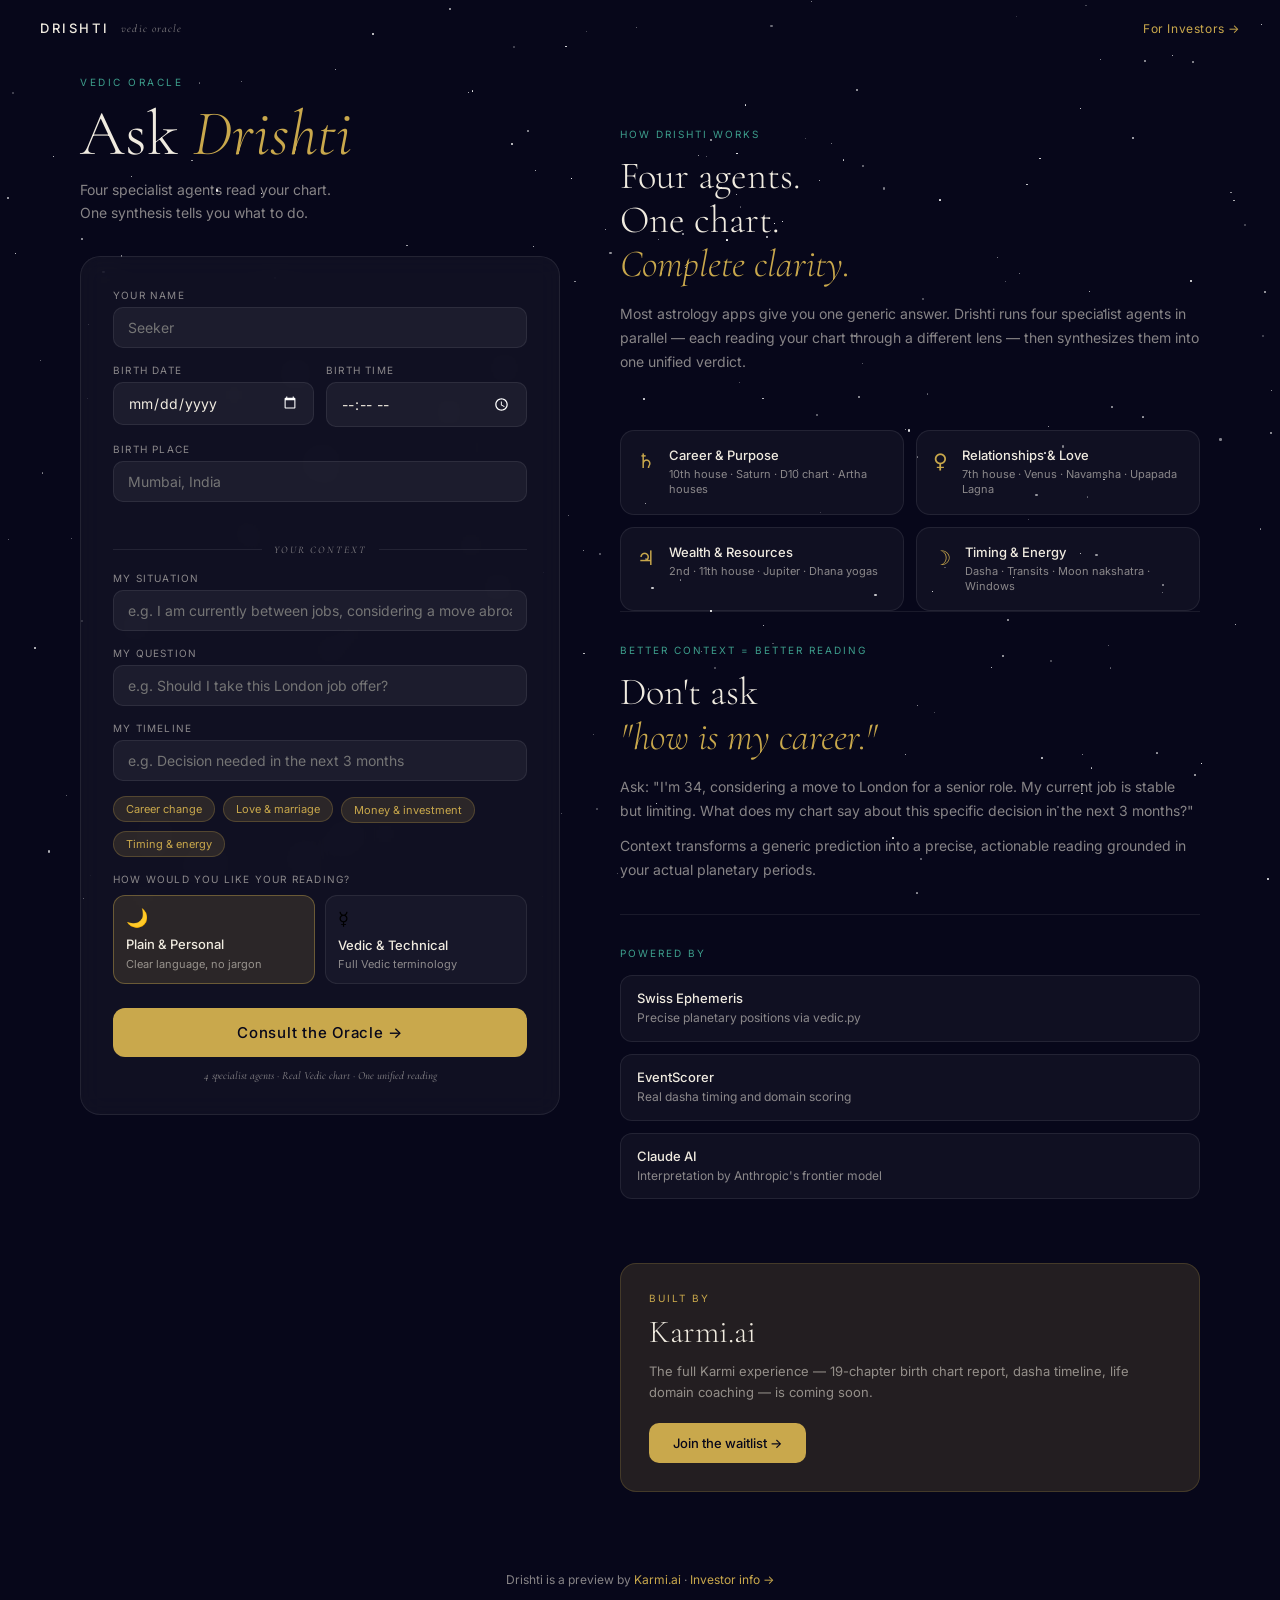
==== commit 8f1cf2cf: "consultation voice + plain/vedic preference + ambiguous detection" ====
--- a/index.html
+++ b/index.html
@@ -78,6 +78,22 @@
           <button class="chip" onclick="fillContext('I am single and ready for a serious relationship','When will I meet my life partner?','Next 1 year')">Love & marriage</button>
           <button class="chip" onclick="fillContext('I have savings to invest and want to grow wealth','Is this a good time to invest or start a business?','Next 3 months')">Money & investment</button>
           <button class="chip" onclick="fillContext('I am at a crossroads and need clarity on my path','What is my strongest period coming up?','Next 6 months')">Timing & energy</button>
+        </div>
+
+        <div class="reading-pref-section">
+          <label class="reading-pref-label">HOW WOULD YOU LIKE YOUR READING?</label>
+          <div class="reading-pref-options">
+            <button type="button" class="pref-btn active" id="pref-plain" onclick="setReadingPref('plain', this)">
+              <span class="pref-icon">🌙</span>
+              <span class="pref-title">Plain & Personal</span>
+              <span class="pref-desc">Clear language, no jargon</span>
+            </button>
+            <button type="button" class="pref-btn" id="pref-vedic" onclick="setReadingPref('vedic', this)">
+              <span class="pref-icon">☿</span>
+              <span class="pref-title">Vedic & Technical</span>
+              <span class="pref-desc">Full Vedic terminology</span>
+            </button>
+          </div>
         </div>
 
         <button class="ask-btn" onclick="submitV2()">
--- a/style.css
+++ b/style.css
@@ -248,4 +248,659 @@
   nav { padding: 20px; }
   .chat-header { padding: 16px 20px; flex-direction: column; gap: 12px; }
   .pipeline { flex-wrap: wrap; justify-content: center; }
+}
+
+/* ── Charts Section ── */
+.charts-section { display: flex; flex-direction: column; gap: 24px; }
+
+.chart-card {
+  background: var(--card);
+  border: 1px solid var(--card-border);
+  border-radius: 20px;
+  padding: 28px;
+  backdrop-filter: blur(12px);
+}
+
+.chart-header { margin-bottom: 20px; }
+
+.chart-narrative {
+  font-family: var(--serif);
+  font-size: 15px;
+  line-height: 1.7;
+  color: var(--text);
+  margin: 12px 0;
+}
+
+.chart-peak-info {
+  display: flex;
+  gap: 16px;
+  flex-wrap: wrap;
+  margin-top: 12px;
+}
+
+.peak-badge {
+  background: var(--gold-dim);
+  border: 1px solid rgba(201,168,76,0.25);
+  border-radius: 20px;
+  padding: 4px 12px;
+  font-size: 11px;
+  color: var(--gold);
+}
+
+.low-badge {
+  background: rgba(255,107,107,0.1);
+  border: 1px solid rgba(255,107,107,0.2);
+  border-radius: 20px;
+  padding: 4px 12px;
+  font-size: 11px;
+  color: #ff8c69;
+}
+
+.domain-toggle {
+  display: flex;
+  gap: 8px;
+  flex-wrap: wrap;
+  margin-bottom: 16px;
+}
+
+.dtoggle {
+  background: rgba(255,255,255,0.03);
+  border: 1px solid var(--card-border);
+  border-radius: 20px;
+  padding: 5px 14px;
+  font-size: 11px;
+  color: var(--text-dim);
+  cursor: pointer;
+  font-family: var(--sans);
+  transition: all 0.2s;
+}
+
+.dtoggle.active {
+  background: var(--gold-dim);
+  border-color: rgba(201,168,76,0.4);
+  color: var(--gold);
+}
+
+.chart-wrap {
+  position: relative;
+  height: 220px;
+  margin-bottom: 16px;
+}
+
+.chart-wrap-radar {
+  height: 280px;
+}
+
+.chart-sub {
+  font-size: 13px;
+  color: var(--text-dim);
+  margin: 8px 0 20px;
+  line-height: 1.5;
+}
+
+/* ── Plain / Vedic Toggle ── */
+.plain-toggle-row {
+  display: flex;
+  align-items: center;
+  gap: 10px;
+  margin-top: 8px;
+}
+
+.plain-label {
+  font-size: 11px;
+  color: var(--text-dim);
+  letter-spacing: 0.05em;
+}
+
+.toggle-switch {
+  position: relative;
+  display: inline-block;
+  width: 40px;
+  height: 22px;
+}
+
+.toggle-switch input { opacity: 0; width: 0; height: 0; }
+
+.toggle-slider {
+  position: absolute;
+  cursor: pointer;
+  inset: 0;
+  background: rgba(255,255,255,0.1);
+  border-radius: 22px;
+  transition: 0.3s;
+}
+
+.toggle-slider::before {
+  content: '';
+  position: absolute;
+  width: 16px;
+  height: 16px;
+  left: 3px;
+  bottom: 3px;
+  background: var(--text-dim);
+  border-radius: 50%;
+  transition: 0.3s;
+}
+
+.toggle-switch input:checked + .toggle-slider { background: var(--teal-dim); }
+.toggle-switch input:checked + .toggle-slider::before {
+  transform: translateX(18px);
+  background: var(--teal);
+}
+
+.vedic-detail {
+  background: rgba(255,255,255,0.02);
+  border: 1px solid var(--card-border);
+  border-radius: 10px;
+  padding: 14px;
+  margin-top: 12px;
+  font-size: 12px;
+  color: var(--text-dim);
+  line-height: 1.8;
+  font-family: var(--serif);
+  font-style: italic;
+}
+
+.agent-expand-icon {
+  font-size: 16px;
+  color: var(--text-dim);
+  margin-left: auto;
+  flex-shrink: 0;
+}
+
+/* ── Agents Thinking Animation ── */
+.agents-thinking {
+  display: flex;
+  flex-direction: column;
+  gap: 14px;
+  padding: 4px 0;
+}
+
+.thinking-agent {
+  display: flex;
+  align-items: center;
+  gap: 14px;
+  opacity: 0.3;
+  transition: opacity 0.5s, transform 0.5s;
+  transform: translateX(-8px);
+}
+
+.thinking-agent.active {
+  opacity: 1;
+  transform: translateX(0);
+}
+
+.thinking-agent.done {
+  opacity: 0.6;
+  transform: translateX(0);
+}
+
+.thinking-orb {
+  width: 32px;
+  height: 32px;
+  border-radius: 50%;
+  border: 2px solid rgba(255,255,255,0.1);
+  background: rgba(255,255,255,0.03);
+  flex-shrink: 0;
+  position: relative;
+  overflow: hidden;
+}
+
+.thinking-orb::after {
+  content: '';
+  position: absolute;
+  inset: 0;
+  border-radius: 50%;
+  background: conic-gradient(transparent 0deg, currentColor 360deg);
+  opacity: 0;
+  transition: opacity 0.3s;
+}
+
+.thinking-agent.active .thinking-orb {
+  animation: orb-spin 1.5s linear infinite;
+  border-color: currentColor;
+}
+
+.thinking-agent.done .thinking-orb {
+  animation: none;
+  background: rgba(61,158,140,0.2);
+  border-color: var(--teal);
+}
+
+.thinking-agent.done .thinking-orb::after {
+  content: '✓';
+  display: flex;
+  align-items: center;
+  justify-content: center;
+  position: absolute;
+  inset: 0;
+  background: none;
+  color: var(--teal);
+  font-size: 14px;
+  opacity: 1;
+}
+
+.orb-career      { color: #C9A84C; border-color: rgba(201,168,76,0.3); }
+.orb-relationships { color: #E87C6B; border-color: rgba(232,124,107,0.3); }
+.orb-wealth      { color: #3D9E8C; border-color: rgba(61,158,140,0.3); }
+.orb-timing      { color: #9B8EC4; border-color: rgba(155,142,196,0.3); }
+.orb-synthesis   { color: #C9A84C; border-color: rgba(201,168,76,0.3); }
+
+@keyframes orb-spin {
+  0%   { box-shadow: 0 0 0 0 rgba(255,255,255,0.1); }
+  50%  { box-shadow: 0 0 12px 2px currentColor; }
+  100% { box-shadow: 0 0 0 0 rgba(255,255,255,0.1); }
+}
+
+.thinking-info { flex: 1; }
+
+.thinking-name {
+  font-size: 13px;
+  color: var(--text);
+  font-weight: 500;
+  margin-bottom: 2px;
+}
+
+.thinking-status {
+  font-size: 11px;
+  color: var(--text-dim);
+  font-style: italic;
+  font-family: var(--serif);
+}
+
+/* ── Chart Loading Animation ── */
+.chart-loading {
+  padding: 32px;
+  display: flex;
+  flex-direction: column;
+  align-items: center;
+  gap: 20px;
+  background: var(--card);
+  border: 1px solid var(--card-border);
+  border-radius: 20px;
+}
+
+.chart-loading-orbs {
+  display: flex;
+  gap: 6px;
+  align-items: flex-end;
+  height: 40px;
+}
+
+.cl-orb {
+  width: 8px;
+  border-radius: 4px;
+  background: var(--gold);
+  animation: bar-grow 1.2s ease-in-out infinite;
+}
+
+.cl-orb:nth-child(1)  { animation-delay: 0.0s; }
+.cl-orb:nth-child(2)  { animation-delay: 0.1s; }
+.cl-orb:nth-child(3)  { animation-delay: 0.2s; }
+.cl-orb:nth-child(4)  { animation-delay: 0.3s; }
+.cl-orb:nth-child(5)  { animation-delay: 0.4s; }
+.cl-orb:nth-child(6)  { animation-delay: 0.5s; }
+.cl-orb:nth-child(7)  { animation-delay: 0.6s; }
+.cl-orb:nth-child(8)  { animation-delay: 0.7s; }
+.cl-orb:nth-child(9)  { animation-delay: 0.8s; }
+.cl-orb:nth-child(10) { animation-delay: 0.9s; }
+.cl-orb:nth-child(11) { animation-delay: 1.0s; }
+.cl-orb:nth-child(12) { animation-delay: 1.1s; }
+
+@keyframes bar-grow {
+  0%, 100% { height: 6px;  opacity: 0.3; background: var(--text-dim); }
+  50%       { height: 36px; opacity: 1;   background: var(--gold); }
+}
+
+.chart-loading-text {
+  font-size: 12px;
+  color: var(--text-dim);
+  font-style: italic;
+  font-family: var(--serif);
+  letter-spacing: 0.05em;
+}
+
+/* ── Decision Matrix ── */
+.decision-matrix-wrap {
+  margin: 20px 0;
+}
+
+.matrix-grid {
+  position: relative;
+  display: grid;
+  grid-template-columns: 1fr 1fr;
+  grid-template-rows: 1fr 1fr;
+  gap: 3px;
+  height: 280px;
+  background: rgba(255,255,255,0.05);
+  border-radius: 12px;
+  overflow: visible;
+  padding: 3px;
+}
+
+.matrix-quadrant {
+  padding: 16px;
+  display: flex;
+  flex-direction: column;
+  justify-content: center;
+  align-items: center;
+  text-align: center;
+  background: rgba(255,255,255,0.03);
+  border-radius: 8px;
+  transition: background 0.3s;
+  position: relative;
+}
+
+.matrix-quadrant.highlighted {
+  background: var(--gold-dim);
+  border: 1px solid rgba(201,168,76,0.4);
+}
+
+.q-tr { border-top-right-radius: 8px; }
+.q-tl { border-top-left-radius: 8px; }
+.q-bl { border-bottom-left-radius: 8px; }
+.q-br { border-bottom-right-radius: 8px; }
+
+.q-label {
+  font-size: 13px;
+  font-weight: 500;
+  color: var(--text);
+  margin-bottom: 6px;
+}
+
+.q-desc {
+  font-size: 11px;
+  color: var(--text-dim);
+  line-height: 1.4;
+}
+
+.matrix-axes {
+  position: absolute;
+  inset: 0;
+  pointer-events: none;
+}
+
+.axis-x {
+  position: absolute;
+  bottom: 8px;
+  right: 12px;
+  font-size: 9px;
+  letter-spacing: 0.15em;
+  color: var(--text-dim);
+}
+
+.axis-y {
+  position: absolute;
+  top: 8px;
+  left: 12px;
+  font-size: 9px;
+  letter-spacing: 0.15em;
+  color: var(--text-dim);
+}
+
+.matrix-dot {
+  position: absolute;
+  width: 16px;
+  height: 16px;
+  border-radius: 50%;
+  background: var(--gold);
+  border: 2px solid #07071A;
+  box-shadow: 0 0 12px rgba(201,168,76,0.6);
+  transform: translate(-50%, -50%);
+  transition: all 0.8s cubic-bezier(0.34, 1.56, 0.64, 1);
+  z-index: 10;
+}
+
+.matrix-dot-label {
+  position: absolute;
+  font-size: 10px;
+  color: var(--gold);
+  font-family: var(--serif);
+  font-style: italic;
+  transform: translate(-50%, 8px);
+  white-space: nowrap;
+  z-index: 10;
+}
+
+.decision-verdict {
+  background: var(--gold-dim);
+  border: 1px solid rgba(201,168,76,0.2);
+  border-radius: 10px;
+  padding: 14px 16px;
+  font-size: 13px;
+  color: var(--text);
+  line-height: 1.6;
+  margin-top: 4px;
+}
+
+/* ── Dasha River ── */
+.dasha-legend {
+  display: flex;
+  flex-wrap: wrap;
+  gap: 8px;
+  margin-top: 12px;
+}
+
+.dasha-legend-item {
+  display: flex;
+  align-items: center;
+  gap: 6px;
+  font-size: 11px;
+  color: var(--text-dim);
+}
+
+.dasha-legend-dot {
+  width: 8px;
+  height: 8px;
+  border-radius: 50%;
+  flex-shrink: 0;
+}
+
+/* ── Compatibility Venn ── */
+.venn-grid {
+  display: grid;
+  grid-template-columns: 1fr 1fr;
+  gap: 20px;
+  margin: 20px 0;
+}
+
+.venn-item {
+  display: flex;
+  flex-direction: column;
+  align-items: center;
+  gap: 8px;
+}
+
+.venn-circle-wrap {
+  position: relative;
+  width: 120px;
+  height: 120px;
+}
+
+.venn-canvas {
+  width: 120px;
+  height: 120px;
+}
+
+.venn-score {
+  position: absolute;
+  top: 50%;
+  left: 50%;
+  transform: translate(-50%, -50%);
+  font-family: var(--serif);
+  font-size: 24px;
+  font-weight: 300;
+  color: var(--text);
+}
+
+.venn-label {
+  font-size: 12px;
+  font-weight: 500;
+  color: var(--text);
+  letter-spacing: 0.05em;
+}
+
+.venn-desc {
+  font-size: 11px;
+  color: var(--text-dim);
+  text-align: center;
+  line-height: 1.4;
+  max-width: 140px;
+}
+
+.venn-cta {
+  border-top: 1px solid var(--card-border);
+  padding-top: 20px;
+  text-align: center;
+}
+
+.venn-cta p {
+  font-size: 13px;
+  color: var(--text-dim);
+  margin-bottom: 12px;
+}
+
+.venn-match-btn {
+  background: var(--gold-dim);
+  border: 1px solid rgba(201,168,76,0.3);
+  border-radius: 10px;
+  padding: 10px 20px;
+  font-size: 13px;
+  color: var(--gold);
+  cursor: pointer;
+  font-family: var(--sans);
+  transition: all 0.2s;
+}
+
+.venn-match-btn:hover {
+  background: rgba(201,168,76,0.25);
+}
+
+/* ── Reading Preference Selector ── */
+.reading-pref-section {
+  margin-bottom: 16px;
+}
+
+.reading-pref-label {
+  display: block;
+  font-size: 10px;
+  letter-spacing: 0.12em;
+  text-transform: uppercase;
+  color: var(--text-dim);
+  margin-bottom: 10px;
+}
+
+.reading-pref-options {
+  display: grid;
+  grid-template-columns: 1fr 1fr;
+  gap: 10px;
+}
+
+.pref-btn {
+  background: rgba(255,255,255,0.03);
+  border: 1px solid var(--card-border);
+  border-radius: 12px;
+  padding: 12px;
+  cursor: pointer;
+  text-align: left;
+  font-family: var(--sans);
+  display: flex;
+  flex-direction: column;
+  gap: 4px;
+  transition: all 0.2s;
+}
+
+.pref-btn.active {
+  background: var(--gold-dim);
+  border-color: rgba(201,168,76,0.4);
+}
+
+.pref-btn:hover {
+  border-color: rgba(201,168,76,0.3);
+}
+
+.pref-icon {
+  font-size: 18px;
+  margin-bottom: 4px;
+}
+
+.pref-title {
+  font-size: 13px;
+  font-weight: 500;
+  color: var(--text);
+  display: block;
+}
+
+.pref-desc {
+  font-size: 11px;
+  color: var(--text-dim);
+  display: block;
+  line-height: 1.3;
+}
+
+/* ── Ambiguous Question Picker ── */
+.clarify-card {
+  background: var(--card);
+  border: 1px solid var(--card-border);
+  border-radius: 20px;
+  padding: 32px;
+  backdrop-filter: blur(12px);
+}
+
+.clarify-title {
+  font-family: var(--serif);
+  font-size: 22px;
+  font-weight: 300;
+  color: var(--text);
+  margin-bottom: 8px;
+  line-height: 1.4;
+}
+
+.clarify-sub {
+  font-size: 13px;
+  color: var(--text-dim);
+  margin-bottom: 24px;
+  line-height: 1.6;
+}
+
+.clarify-options {
+  display: grid;
+  grid-template-columns: 1fr 1fr;
+  gap: 10px;
+}
+
+.clarify-btn {
+  background: rgba(255,255,255,0.03);
+  border: 1px solid var(--card-border);
+  border-radius: 12px;
+  padding: 16px;
+  cursor: pointer;
+  text-align: left;
+  font-family: var(--sans);
+  transition: all 0.2s;
+  display: flex;
+  flex-direction: column;
+  gap: 4px;
+}
+
+.clarify-btn:hover {
+  border-color: var(--gold);
+  background: var(--gold-dim);
+}
+
+.clarify-btn-icon {
+  font-size: 20px;
+  margin-bottom: 4px;
+}
+
+.clarify-btn-title {
+  font-size: 13px;
+  font-weight: 500;
+  color: var(--text);
+}
+
+.clarify-btn-desc {
+  font-size: 11px;
+  color: var(--text-dim);
+  line-height: 1.3;
 }
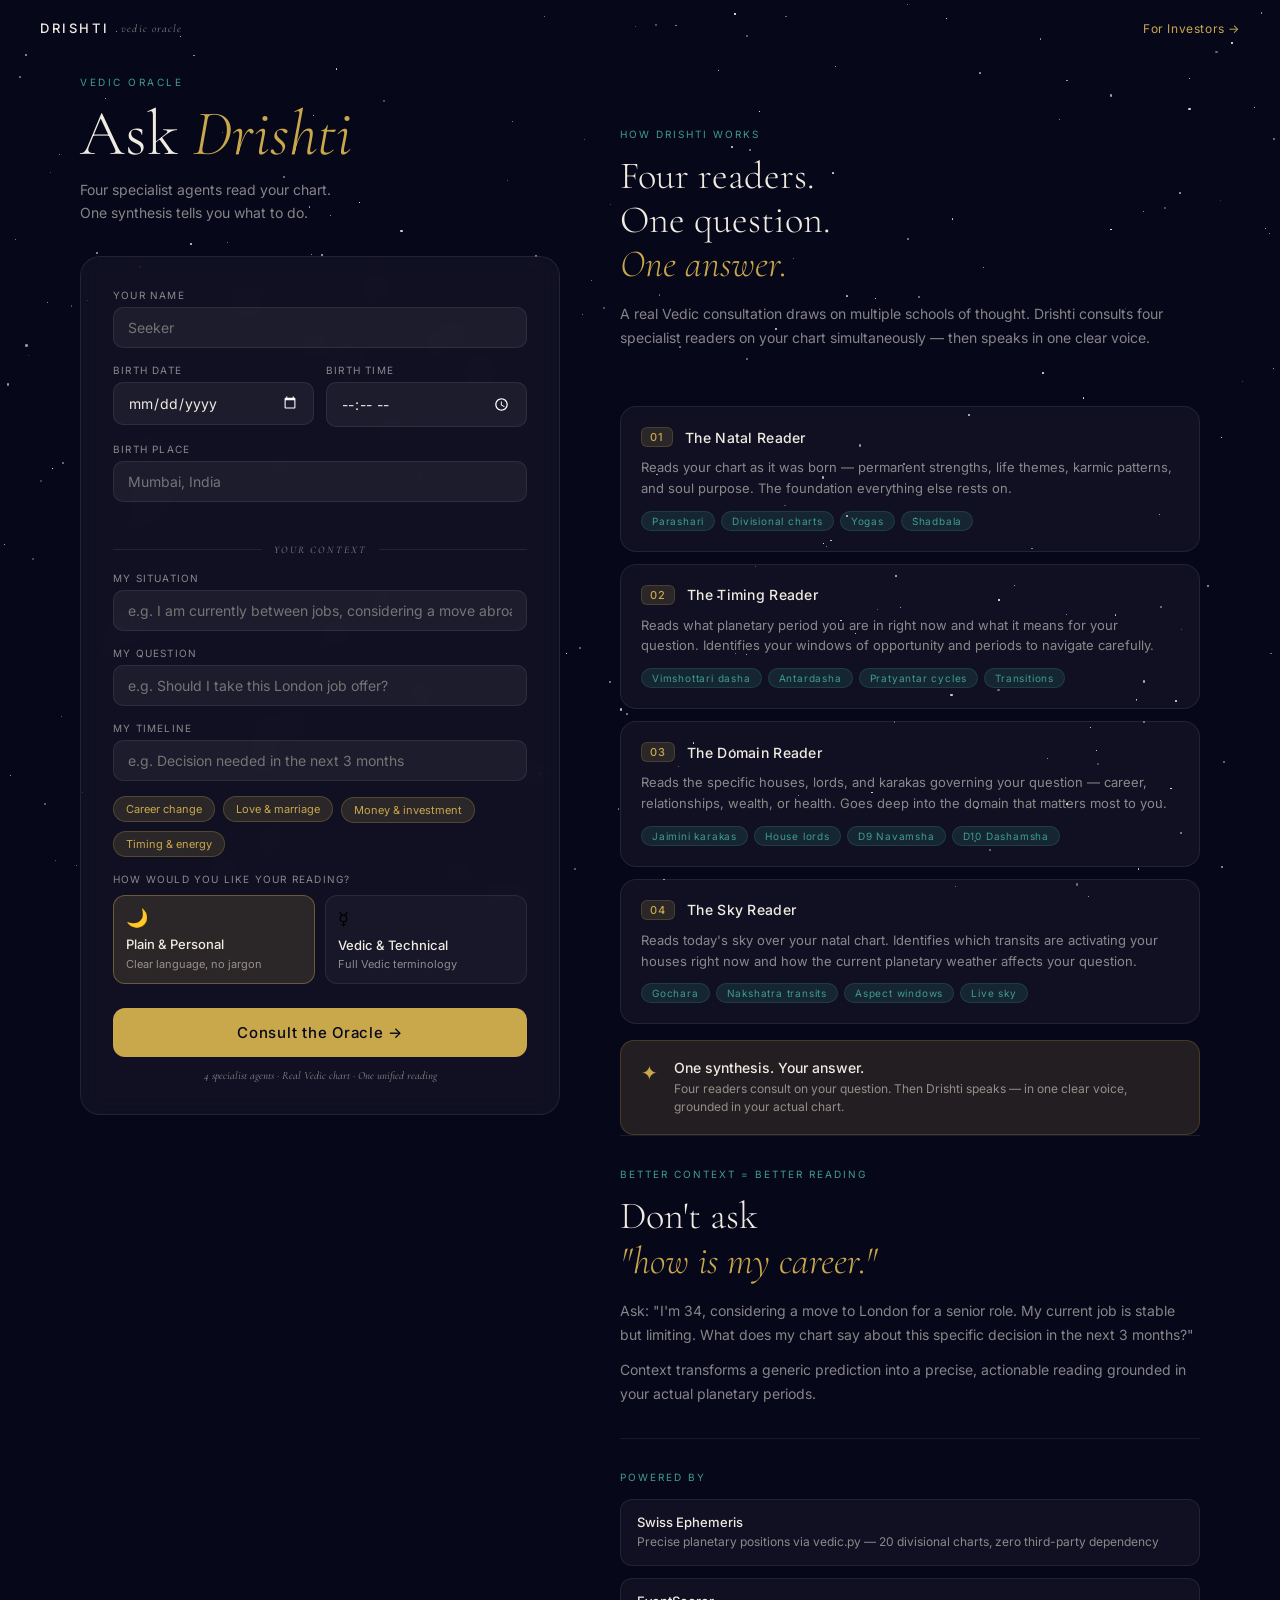
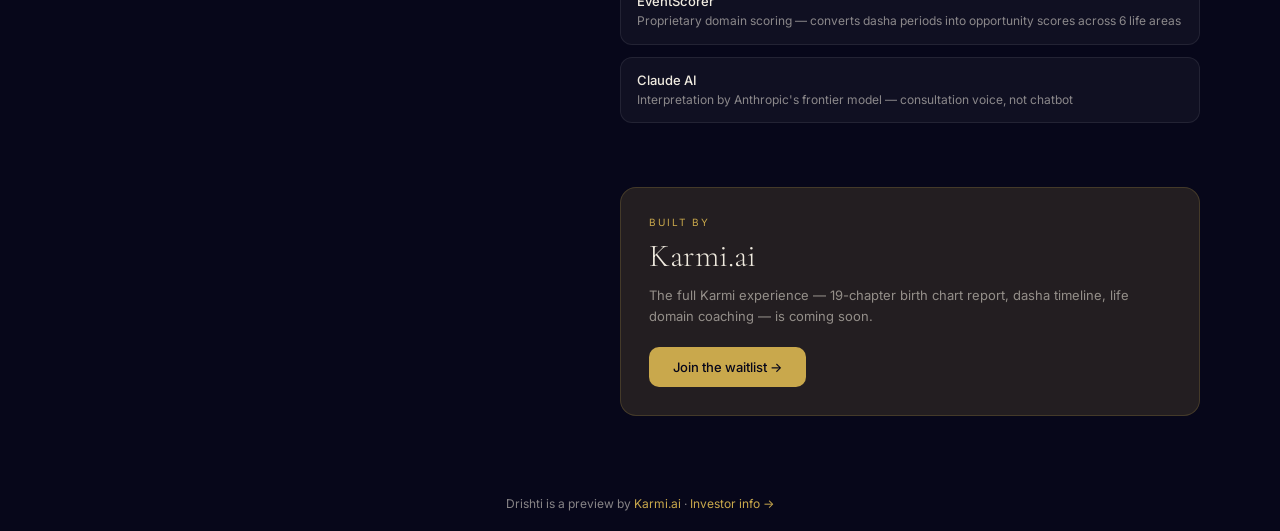
==== commit fc4ce980: "four readers framing - natal timing domain sky" ====
--- a/index.html
+++ b/index.html
@@ -106,40 +106,78 @@
 
     <!-- RIGHT: Features -->
     <div class="v2-right">
+
       <div class="feature-section">
         <div class="feature-label">HOW DRISHTI WORKS</div>
-        <h2 class="feature-title">Four agents.<br>One chart.<br><em>Complete clarity.</em></h2>
-        <p class="feature-sub">Most astrology apps give you one generic answer. Drishti runs four specialist agents in parallel — each reading your chart through a different lens — then synthesizes them into one unified verdict.</p>
-      </div>
-
-      <div class="agent-cards">
-        <div class="agent-preview-card">
-          <div class="agent-icon">♄</div>
-          <div>
-            <div class="agent-name">Career & Purpose</div>
-            <div class="agent-desc">10th house · Saturn · D10 chart · Artha houses</div>
-          </div>
-        </div>
-        <div class="agent-preview-card">
-          <div class="agent-icon">♀</div>
-          <div>
-            <div class="agent-name">Relationships & Love</div>
-            <div class="agent-desc">7th house · Venus · Navamsha · Upapada Lagna</div>
-          </div>
-        </div>
-        <div class="agent-preview-card">
-          <div class="agent-icon">♃</div>
-          <div>
-            <div class="agent-name">Wealth & Resources</div>
-            <div class="agent-desc">2nd · 11th house · Jupiter · Dhana yogas</div>
-          </div>
-        </div>
-        <div class="agent-preview-card">
-          <div class="agent-icon">☽</div>
-          <div>
-            <div class="agent-name">Timing & Energy</div>
-            <div class="agent-desc">Dasha · Transits · Moon nakshatra · Windows</div>
-          </div>
+        <h2 class="feature-title">Four readers.<br>One question.<br><em>One answer.</em></h2>
+        <p class="feature-sub">A real Vedic consultation draws on multiple schools of thought. Drishti consults four specialist readers on your chart simultaneously — then speaks in one clear voice.</p>
+      </div>
+
+      <div class="reader-cards">
+
+        <div class="reader-card">
+          <div class="reader-header">
+            <div class="reader-number">01</div>
+            <div class="reader-name">The Natal Reader</div>
+          </div>
+          <p class="reader-desc">Reads your chart as it was born — permanent strengths, life themes, karmic patterns, and soul purpose. The foundation everything else rests on.</p>
+          <div class="reader-methods">
+            <span class="method-tag">Parashari</span>
+            <span class="method-tag">Divisional charts</span>
+            <span class="method-tag">Yogas</span>
+            <span class="method-tag">Shadbala</span>
+          </div>
+        </div>
+
+        <div class="reader-card">
+          <div class="reader-header">
+            <div class="reader-number">02</div>
+            <div class="reader-name">The Timing Reader</div>
+          </div>
+          <p class="reader-desc">Reads what planetary period you are in right now and what it means for your question. Identifies your windows of opportunity and periods to navigate carefully.</p>
+          <div class="reader-methods">
+            <span class="method-tag">Vimshottari dasha</span>
+            <span class="method-tag">Antardasha</span>
+            <span class="method-tag">Pratyantar cycles</span>
+            <span class="method-tag">Transitions</span>
+          </div>
+        </div>
+
+        <div class="reader-card">
+          <div class="reader-header">
+            <div class="reader-number">03</div>
+            <div class="reader-name">The Domain Reader</div>
+          </div>
+          <p class="reader-desc">Reads the specific houses, lords, and karakas governing your question — career, relationships, wealth, or health. Goes deep into the domain that matters most to you.</p>
+          <div class="reader-methods">
+            <span class="method-tag">Jaimini karakas</span>
+            <span class="method-tag">House lords</span>
+            <span class="method-tag">D9 Navamsha</span>
+            <span class="method-tag">D10 Dashamsha</span>
+          </div>
+        </div>
+
+        <div class="reader-card">
+          <div class="reader-header">
+            <div class="reader-number">04</div>
+            <div class="reader-name">The Sky Reader</div>
+          </div>
+          <p class="reader-desc">Reads today's sky over your natal chart. Identifies which transits are activating your houses right now and how the current planetary weather affects your question.</p>
+          <div class="reader-methods">
+            <span class="method-tag">Gochara</span>
+            <span class="method-tag">Nakshatra transits</span>
+            <span class="method-tag">Aspect windows</span>
+            <span class="method-tag">Live sky</span>
+          </div>
+        </div>
+
+      </div>
+
+      <div class="synthesis-line">
+        <div class="synthesis-line-icon">✦</div>
+        <div>
+          <div class="synthesis-line-title">One synthesis. Your answer.</div>
+          <div class="synthesis-line-desc">Four readers consult on your question. Then Drishti speaks — in one clear voice, grounded in your actual chart.</div>
         </div>
       </div>
 
@@ -159,15 +197,15 @@
         <div class="tech-stack">
           <div class="tech-item">
             <div class="tech-name">Swiss Ephemeris</div>
-            <div class="tech-desc">Precise planetary positions via vedic.py</div>
+            <div class="tech-desc">Precise planetary positions via vedic.py — 20 divisional charts, zero third-party dependency</div>
           </div>
           <div class="tech-item">
             <div class="tech-name">EventScorer</div>
-            <div class="tech-desc">Real dasha timing and domain scoring</div>
+            <div class="tech-desc">Proprietary domain scoring — converts dasha periods into opportunity scores across 6 life areas</div>
           </div>
           <div class="tech-item">
             <div class="tech-name">Claude AI</div>
-            <div class="tech-desc">Interpretation by Anthropic's frontier model</div>
+            <div class="tech-desc">Interpretation by Anthropic's frontier model — consultation voice, not chatbot</div>
           </div>
         </div>
       </div>
--- a/style.css
+++ b/style.css
@@ -86,6 +86,109 @@
 
 /* ── Agent Preview Cards ── */
 .agent-cards { display: grid; grid-template-columns: 1fr 1fr; gap: 12px; margin-top: 24px; }
+
+/* ── Reader Cards ── */
+.reader-cards {
+  display: flex;
+  flex-direction: column;
+  gap: 12px;
+  margin-top: 24px;
+}
+
+.reader-card {
+  background: var(--card);
+  border: 1px solid var(--card-border);
+  border-radius: 16px;
+  padding: 20px;
+  transition: border-color 0.2s;
+}
+
+.reader-card:hover {
+  border-color: rgba(201,168,76,0.2);
+}
+
+.reader-header {
+  display: flex;
+  align-items: center;
+  gap: 12px;
+  margin-bottom: 10px;
+}
+
+.reader-number {
+  font-size: 11px;
+  font-weight: 500;
+  color: var(--gold);
+  letter-spacing: 0.1em;
+  font-family: var(--sans);
+  background: var(--gold-dim);
+  border: 1px solid rgba(201,168,76,0.2);
+  border-radius: 6px;
+  padding: 2px 8px;
+  flex-shrink: 0;
+}
+
+.reader-name {
+  font-size: 14px;
+  font-weight: 500;
+  color: var(--text);
+  letter-spacing: 0.02em;
+}
+
+.reader-desc {
+  font-size: 13px;
+  color: var(--text-dim);
+  line-height: 1.6;
+  margin-bottom: 12px;
+}
+
+.reader-methods {
+  display: flex;
+  flex-wrap: wrap;
+  gap: 6px;
+}
+
+.method-tag {
+  font-size: 10px;
+  letter-spacing: 0.08em;
+  color: var(--teal);
+  background: var(--teal-dim);
+  border: 1px solid rgba(61,158,140,0.2);
+  border-radius: 20px;
+  padding: 3px 10px;
+}
+
+/* ── Synthesis Line ── */
+.synthesis-line {
+  display: flex;
+  align-items: flex-start;
+  gap: 16px;
+  background: var(--gold-dim);
+  border: 1px solid rgba(201,168,76,0.2);
+  border-radius: 14px;
+  padding: 18px 20px;
+  margin-top: 16px;
+}
+
+.synthesis-line-icon {
+  font-size: 20px;
+  color: var(--gold);
+  flex-shrink: 0;
+  margin-top: 2px;
+}
+
+.synthesis-line-title {
+  font-size: 14px;
+  font-weight: 500;
+  color: var(--text);
+  margin-bottom: 4px;
+}
+
+.synthesis-line-desc {
+  font-size: 12px;
+  color: var(--text-dim);
+  line-height: 1.5;
+}
+
 .agent-preview-card { background: var(--card); border: 1px solid var(--card-border); border-radius: 14px; padding: 16px; display: flex; gap: 14px; align-items: flex-start; }
 .agent-icon { font-size: 20px; color: var(--gold); flex-shrink: 0; margin-top: 2px; }
 .agent-name { font-size: 13px; font-weight: 500; color: var(--text); margin-bottom: 4px; }
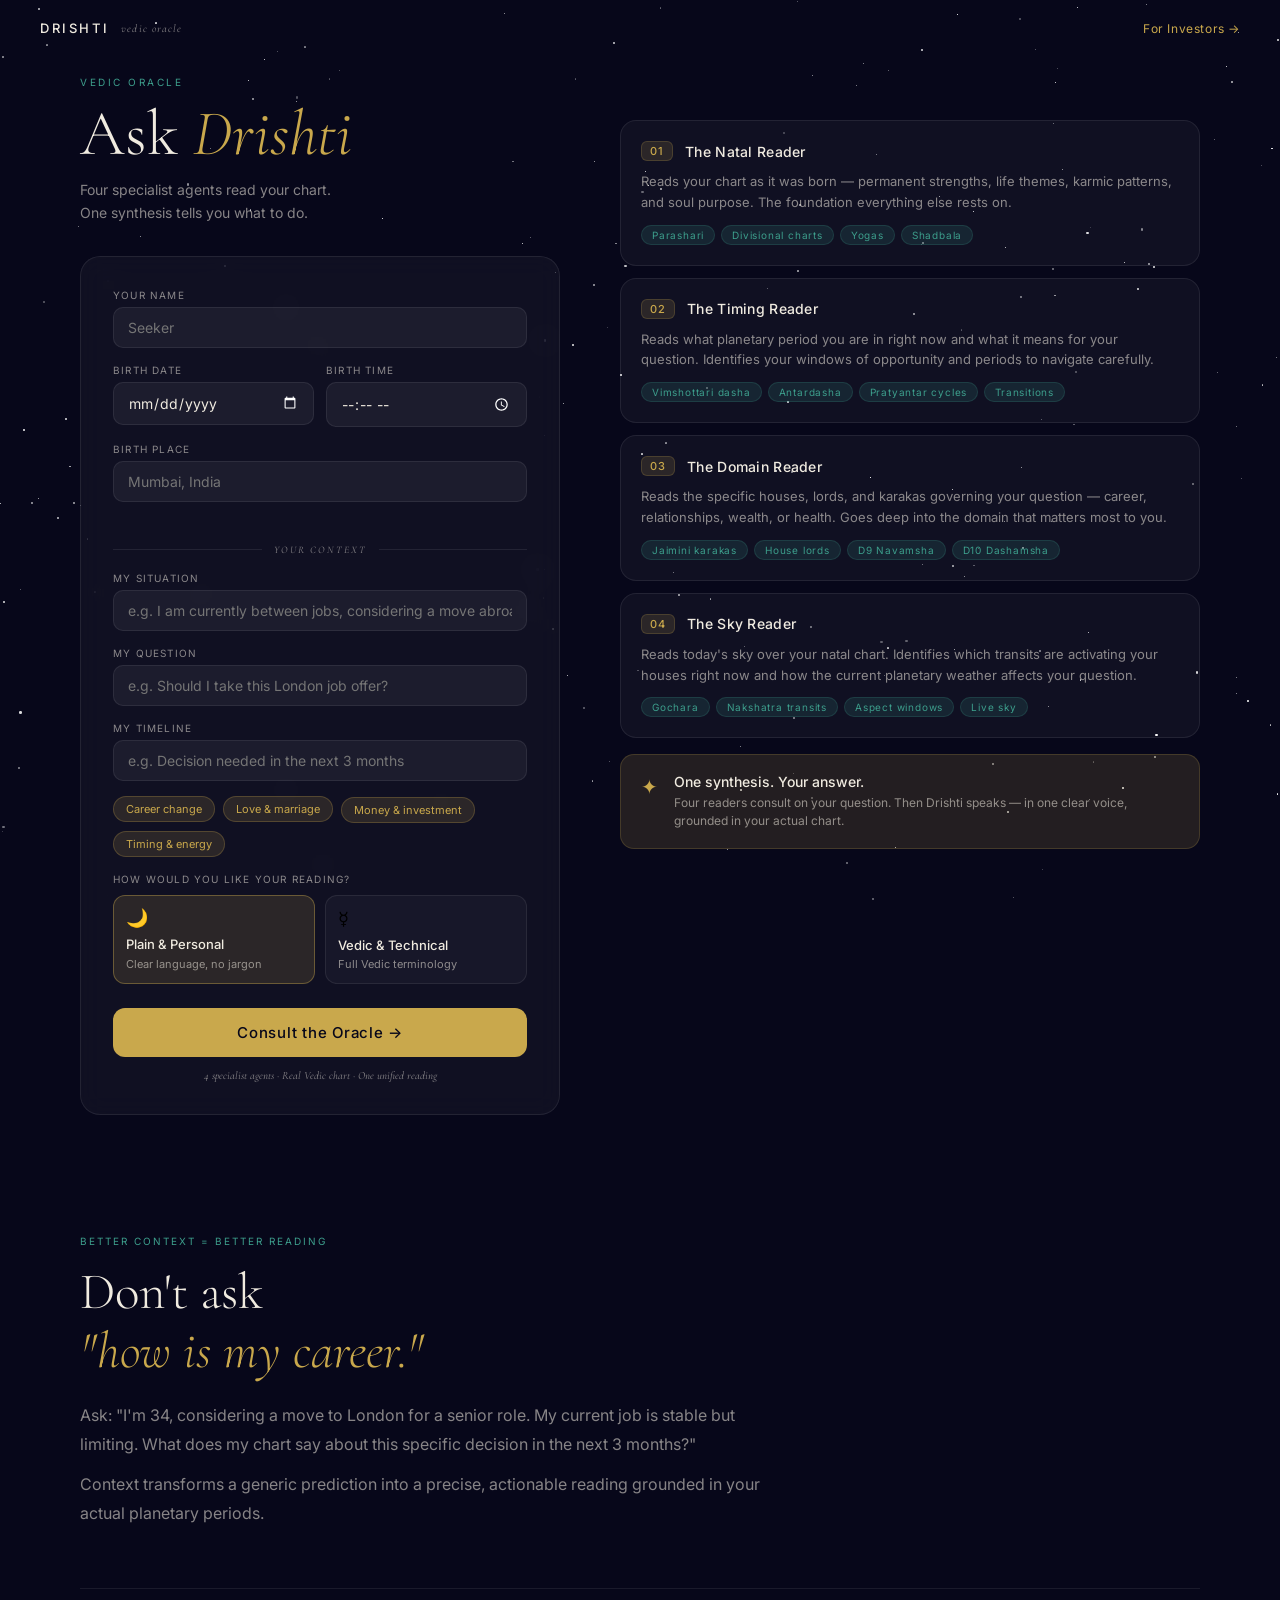
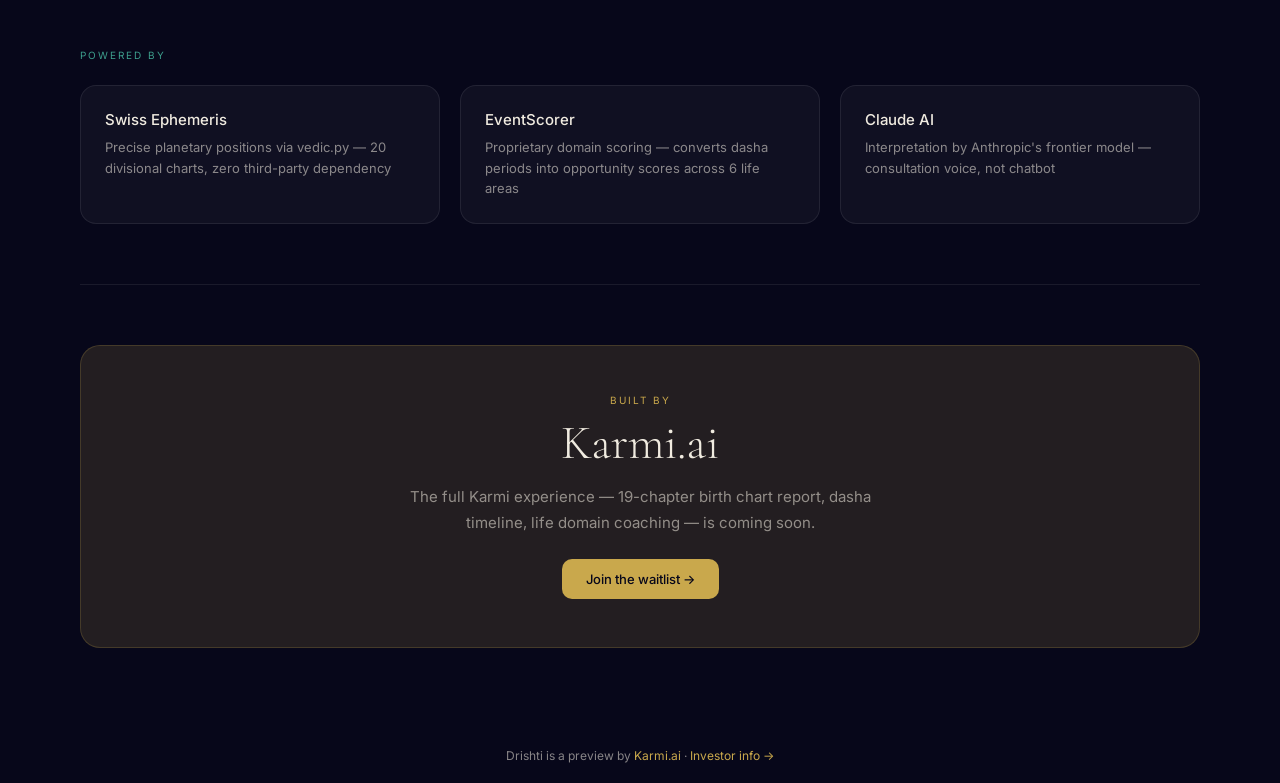
==== commit a172c8ab: "full width sections below two column hero" ====
--- a/index.html
+++ b/index.html
@@ -104,14 +104,8 @@
       </div>
     </div>
 
-    <!-- RIGHT: Features -->
+    <!-- RIGHT: Reader cards -->
     <div class="v2-right">
-
-      <div class="feature-section">
-        <div class="feature-label">HOW DRISHTI WORKS</div>
-        <h2 class="feature-title">Four readers.<br>One question.<br><em>One answer.</em></h2>
-        <p class="feature-sub">A real Vedic consultation draws on multiple schools of thought. Drishti consults four specialist readers on your chart simultaneously — then speaks in one clear voice.</p>
-      </div>
 
       <div class="reader-cards">
 
@@ -181,43 +175,47 @@
         </div>
       </div>
 
-      <div class="feature-divider"></div>
-
-      <div class="feature-section">
-        <div class="feature-label">BETTER CONTEXT = BETTER READING</div>
-        <h2 class="feature-title">Don't ask<br><em>"how is my career."</em></h2>
-        <p class="feature-sub">Ask: "I'm 34, considering a move to London for a senior role. My current job is stable but limiting. What does my chart say about this specific decision in the next 3 months?"</p>
-        <p class="feature-sub" style="margin-top:12px;">Context transforms a generic prediction into a precise, actionable reading grounded in your actual planetary periods.</p>
-      </div>
-
-      <div class="feature-divider"></div>
-
-      <div class="feature-section">
-        <div class="feature-label">POWERED BY</div>
-        <div class="tech-stack">
-          <div class="tech-item">
-            <div class="tech-name">Swiss Ephemeris</div>
-            <div class="tech-desc">Precise planetary positions via vedic.py — 20 divisional charts, zero third-party dependency</div>
-          </div>
-          <div class="tech-item">
-            <div class="tech-name">EventScorer</div>
-            <div class="tech-desc">Proprietary domain scoring — converts dasha periods into opportunity scores across 6 life areas</div>
-          </div>
-          <div class="tech-item">
-            <div class="tech-name">Claude AI</div>
-            <div class="tech-desc">Interpretation by Anthropic's frontier model — consultation voice, not chatbot</div>
-          </div>
-        </div>
-      </div>
-
-      <div class="karmi-cta-box">
-        <div class="karmi-cta-label">BUILT BY</div>
-        <div class="karmi-cta-title">Karmi.ai</div>
-        <p class="karmi-cta-sub">The full Karmi experience — 19-chapter birth chart report, dasha timeline, life domain coaching — is coming soon.</p>
-        <a href="https://karmi.ai" class="karmi-cta-btn">Join the waitlist →</a>
-      </div>
-
-    </div>
+    </div>
+  </div>
+
+  <div class="full-width-sections">
+
+    <div class="full-section">
+      <div class="feature-label">BETTER CONTEXT = BETTER READING</div>
+      <h2 class="full-section-title">Don't ask<br><em>"how is my career."</em></h2>
+      <p class="full-section-body">Ask: "I'm 34, considering a move to London for a senior role. My current job is stable but limiting. What does my chart say about this specific decision in the next 3 months?"</p>
+      <p class="full-section-body" style="margin-top:12px;">Context transforms a generic prediction into a precise, actionable reading grounded in your actual planetary periods.</p>
+    </div>
+
+    <div class="full-divider"></div>
+
+    <div class="full-section">
+      <div class="feature-label">POWERED BY</div>
+      <div class="powered-by-grid">
+        <div class="powered-item">
+          <div class="powered-name">Swiss Ephemeris</div>
+          <div class="powered-desc">Precise planetary positions via vedic.py — 20 divisional charts, zero third-party dependency</div>
+        </div>
+        <div class="powered-item">
+          <div class="powered-name">EventScorer</div>
+          <div class="powered-desc">Proprietary domain scoring — converts dasha periods into opportunity scores across 6 life areas</div>
+        </div>
+        <div class="powered-item">
+          <div class="powered-name">Claude AI</div>
+          <div class="powered-desc">Interpretation by Anthropic's frontier model — consultation voice, not chatbot</div>
+        </div>
+      </div>
+    </div>
+
+    <div class="full-divider"></div>
+
+    <div class="karmi-full-cta">
+      <div class="karmi-cta-label">BUILT BY</div>
+      <div class="karmi-cta-title">Karmi.ai</div>
+      <p class="karmi-cta-sub">The full Karmi experience — 19-chapter birth chart report, dasha timeline, life domain coaching — is coming soon.</p>
+      <a href="https://karmi.ai" class="karmi-cta-btn">Join the waitlist →</a>
+    </div>
+
   </div>
 
   <footer>
--- a/style.css
+++ b/style.css
@@ -1006,4 +1006,104 @@
   font-size: 11px;
   color: var(--text-dim);
   line-height: 1.3;
+}
+
+/* ── Full Width Sections ── */
+.full-width-sections {
+  position: relative;
+  z-index: 10;
+  max-width: 1200px;
+  margin: 0 auto;
+  padding: 0 40px 80px;
+}
+
+.full-section {
+  padding: 60px 0;
+}
+
+.full-divider {
+  height: 1px;
+  background: var(--card-border);
+}
+
+.full-section-title {
+  font-family: var(--serif);
+  font-size: clamp(36px, 4vw, 56px);
+  font-weight: 300;
+  line-height: 1.15;
+  color: var(--text);
+  margin-bottom: 20px;
+  margin-top: 16px;
+}
+
+.full-section-title em {
+  color: var(--gold);
+  font-style: italic;
+}
+
+.full-section-body {
+  font-size: 16px;
+  color: var(--text-dim);
+  line-height: 1.8;
+  max-width: 680px;
+}
+
+/* ── Powered By Grid ── */
+.powered-by-grid {
+  display: grid;
+  grid-template-columns: repeat(3, 1fr);
+  gap: 20px;
+  margin-top: 24px;
+}
+
+.powered-item {
+  background: var(--card);
+  border: 1px solid var(--card-border);
+  border-radius: 16px;
+  padding: 24px;
+}
+
+.powered-name {
+  font-size: 15px;
+  font-weight: 500;
+  color: var(--text);
+  margin-bottom: 8px;
+}
+
+.powered-desc {
+  font-size: 13px;
+  color: var(--text-dim);
+  line-height: 1.6;
+}
+
+/* ── Karmi Full CTA ── */
+.karmi-full-cta {
+  background: var(--gold-dim);
+  border: 1px solid rgba(201,168,76,0.2);
+  border-radius: 20px;
+  padding: 48px;
+  text-align: center;
+  margin-top: 60px;
+}
+
+.karmi-full-cta .karmi-cta-title {
+  font-family: var(--serif);
+  font-size: 48px;
+  font-weight: 300;
+  color: var(--text);
+  margin-bottom: 12px;
+}
+
+.karmi-full-cta .karmi-cta-sub {
+  font-size: 15px;
+  color: var(--text-dim);
+  line-height: 1.7;
+  max-width: 500px;
+  margin: 0 auto 24px;
+}
+
+@media (max-width: 900px) {
+  .full-width-sections { padding: 0 20px 60px; }
+  .powered-by-grid { grid-template-columns: 1fr; }
+  .karmi-full-cta { padding: 32px 24px; }
 }
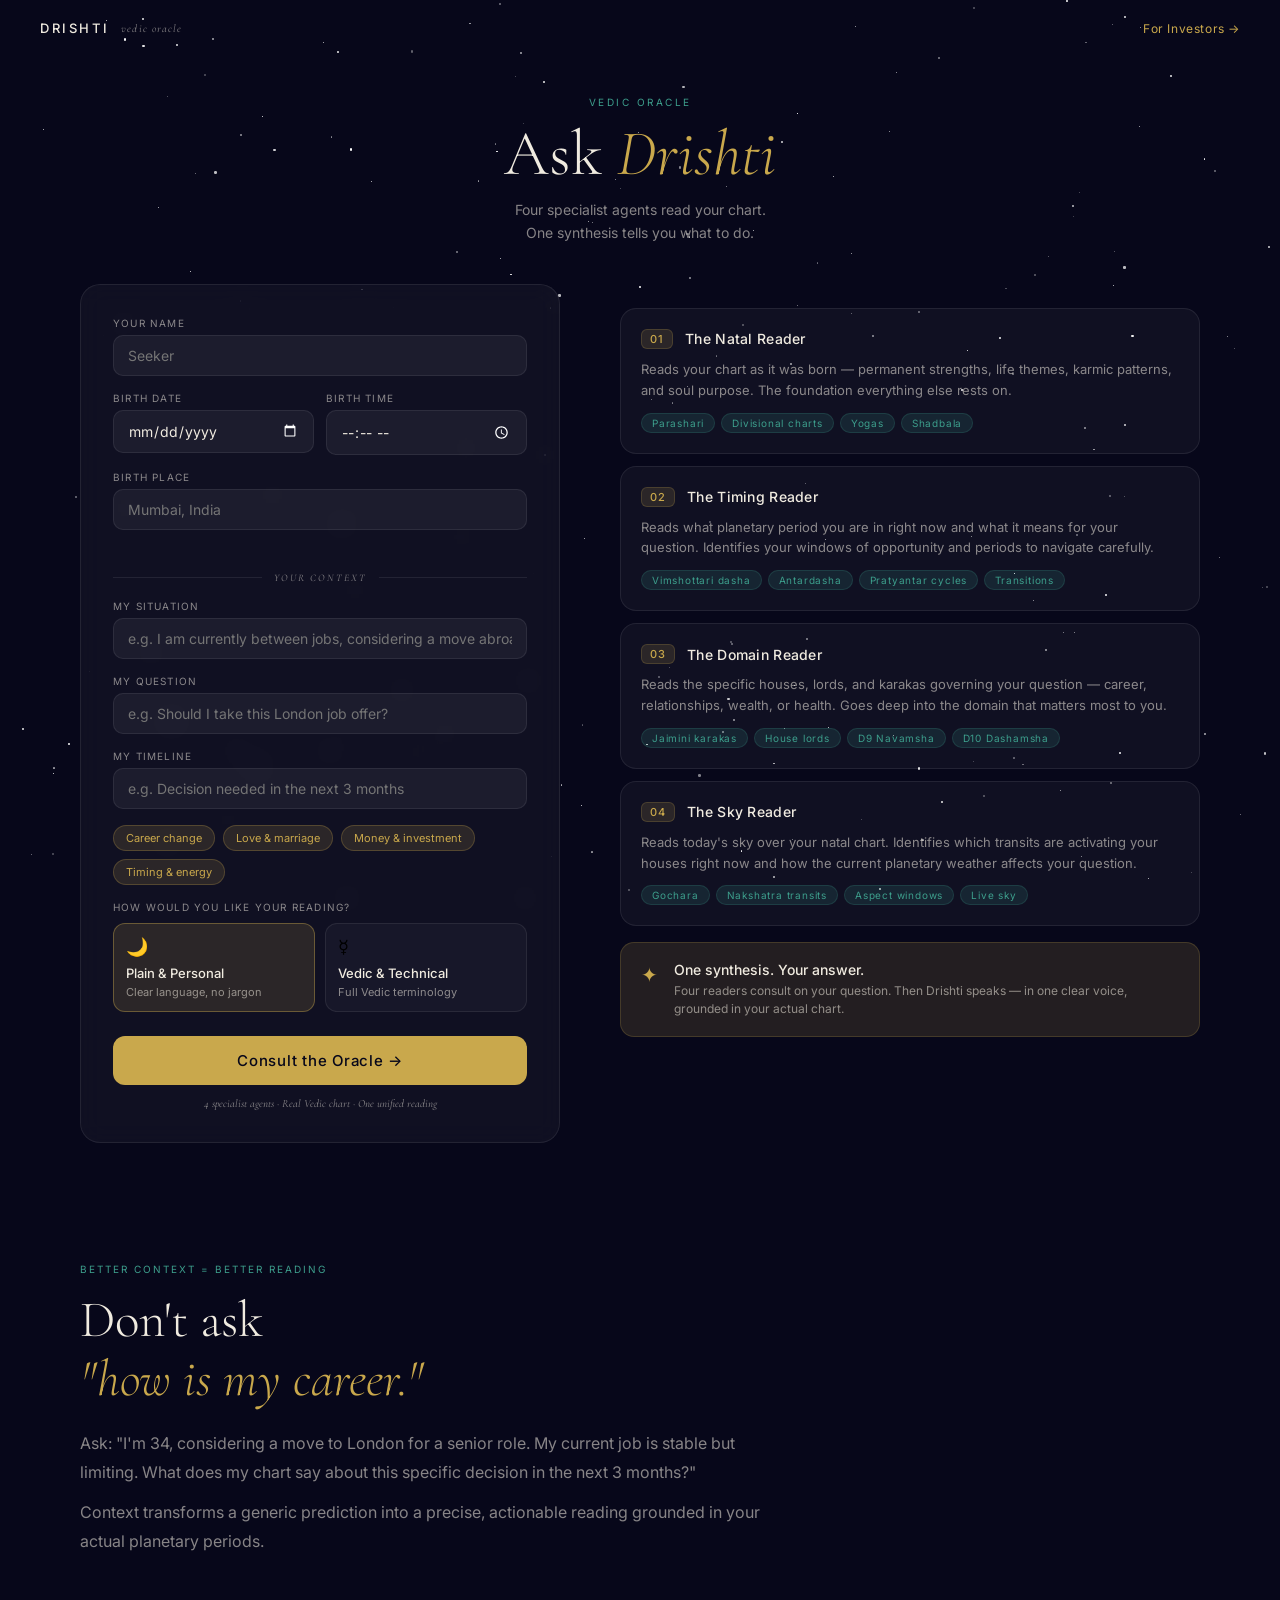
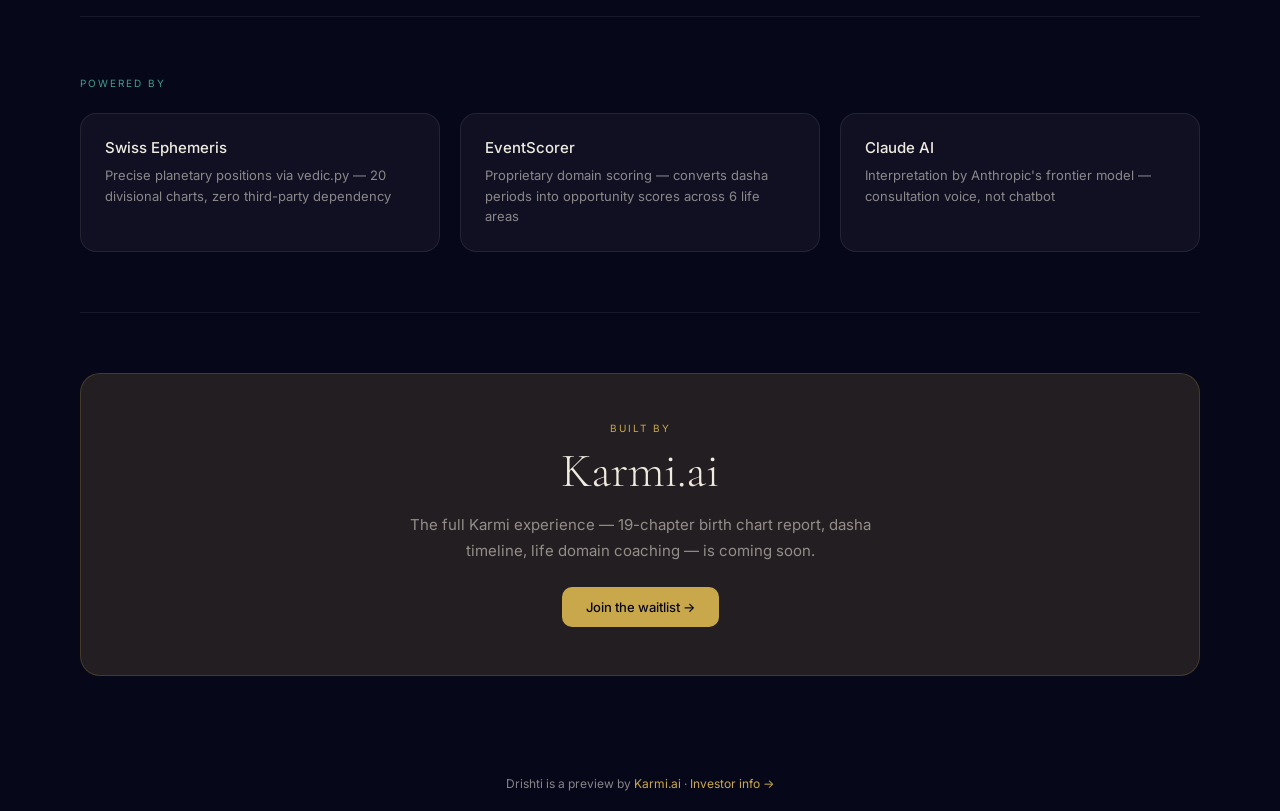
==== commit bd3cd341: "center hero title + align right column + fix blue line" ====
--- a/index.html
+++ b/index.html
@@ -18,16 +18,16 @@
     <a href="investor.html" class="nav-investor">For Investors →</a>
   </nav>
 
+  <section class="landing-hero">
+    <p class="hero-label">VEDIC ORACLE</p>
+    <h1 class="hero-title">Ask <em>Drishti</em></h1>
+    <p class="hero-sub">Four specialist agents read your chart.<br>One synthesis tells you what to do.</p>
+  </section>
+
   <div class="v2-layout">
 
     <!-- LEFT: Form -->
     <div class="v2-left">
-      <div class="form-hero">
-        <p class="hero-label">VEDIC ORACLE</p>
-        <h1 class="hero-title">Ask <em>Drishti</em></h1>
-        <p class="hero-sub">Four specialist agents read your chart.<br>One synthesis tells you what to do.</p>
-      </div>
-
       <div class="form-card">
         <div class="form-group">
           <label>Your Name</label>
--- a/style.css
+++ b/style.css
@@ -1106,4 +1106,19 @@
   .full-width-sections { padding: 0 20px 60px; }
   .powered-by-grid { grid-template-columns: 1fr; }
   .karmi-full-cta { padding: 32px 24px; }
+}
+
+/* ── Landing Hero (centered) ── */
+.landing-hero {
+  position: relative;
+  z-index: 10;
+  text-align: center;
+  padding: 40px 40px 20px;
+  max-width: 1200px;
+  margin: 0 auto;
+}
+
+/* Fix v2-right alignment to match form card */
+.v2-right {
+  padding-top: 0 !important;
 }
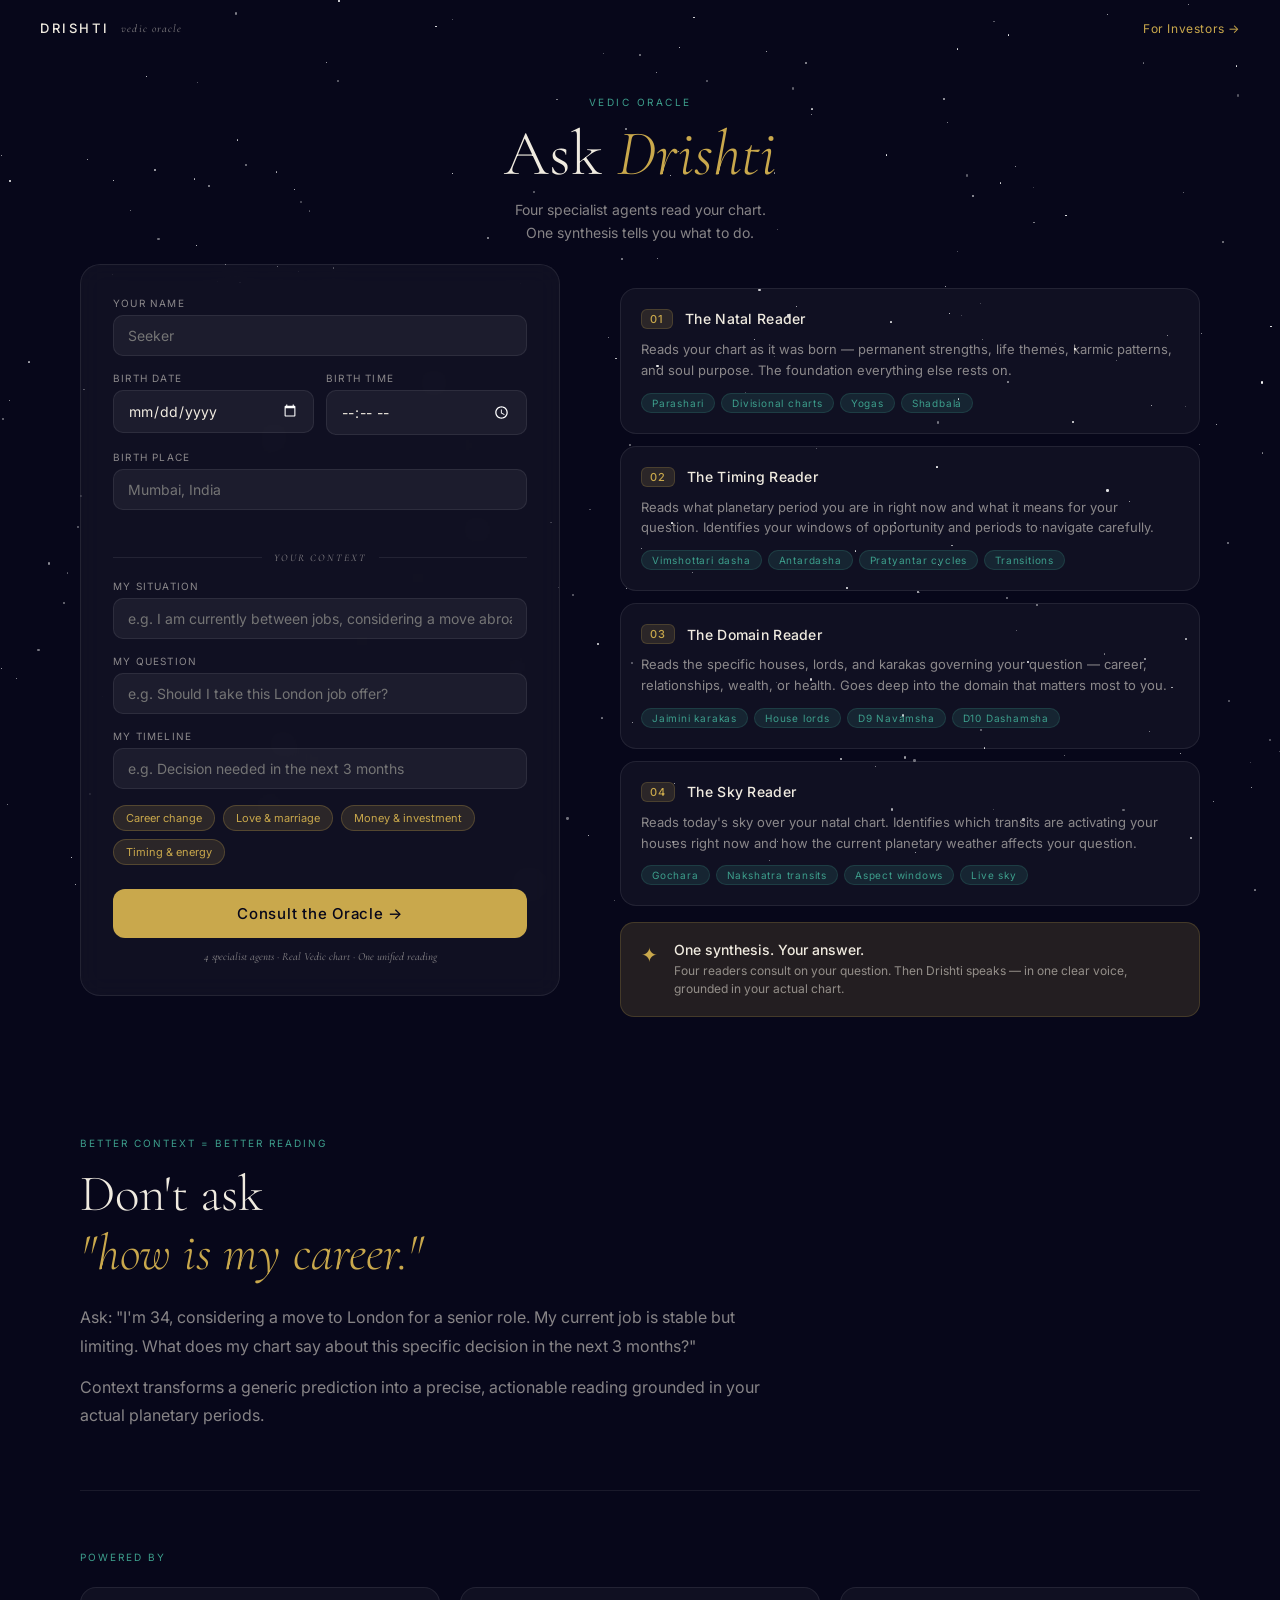
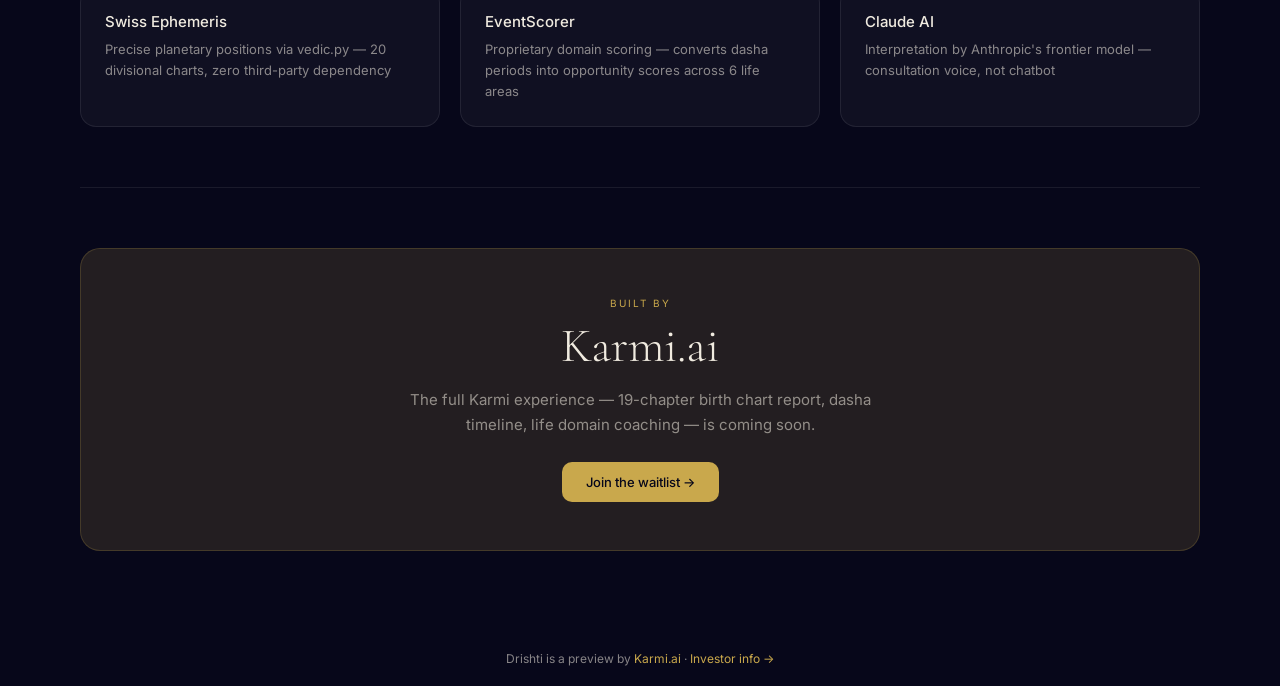
==== commit 6b85af33: "preference picker on chat page before reading" ====
--- a/index.html
+++ b/index.html
@@ -78,22 +78,6 @@
           <button class="chip" onclick="fillContext('I am single and ready for a serious relationship','When will I meet my life partner?','Next 1 year')">Love & marriage</button>
           <button class="chip" onclick="fillContext('I have savings to invest and want to grow wealth','Is this a good time to invest or start a business?','Next 3 months')">Money & investment</button>
           <button class="chip" onclick="fillContext('I am at a crossroads and need clarity on my path','What is my strongest period coming up?','Next 6 months')">Timing & energy</button>
-        </div>
-
-        <div class="reading-pref-section">
-          <label class="reading-pref-label">HOW WOULD YOU LIKE YOUR READING?</label>
-          <div class="reading-pref-options">
-            <button type="button" class="pref-btn active" id="pref-plain" onclick="setReadingPref('plain', this)">
-              <span class="pref-icon">🌙</span>
-              <span class="pref-title">Plain & Personal</span>
-              <span class="pref-desc">Clear language, no jargon</span>
-            </button>
-            <button type="button" class="pref-btn" id="pref-vedic" onclick="setReadingPref('vedic', this)">
-              <span class="pref-icon">☿</span>
-              <span class="pref-title">Vedic & Technical</span>
-              <span class="pref-desc">Full Vedic terminology</span>
-            </button>
-          </div>
         </div>
 
         <button class="ask-btn" onclick="submitV2()">
--- a/style.css
+++ b/style.css
@@ -32,10 +32,25 @@
 .nav-investor:hover { text-decoration: underline; }
 
 /* ── V2 Layout ── */
-.v2-layout { position: relative; z-index: 10; display: grid; grid-template-columns: 480px 1fr; gap: 60px; max-width: 1200px; margin: 0 auto; padding: 20px 40px 60px; }
+.v2-layout {
+  position: relative;
+  z-index: 10;
+  display: grid;
+  grid-template-columns: 480px 1fr;
+  gap: 60px;
+  max-width: 1200px;
+  margin: 0 auto;
+  padding: 0 40px 60px;
+  align-items: start;
+}
 
 /* ── Form Left ── */
-.v2-left { display: flex; flex-direction: column; gap: 24px; }
+.v2-left {
+  display: flex;
+  flex-direction: column;
+  gap: 24px;
+  padding-top: 0;
+}
 .form-hero { padding: 0 0 8px; }
 .hero-label { font-size: 10px; letter-spacing: 0.25em; color: var(--teal); text-transform: uppercase; margin-bottom: 12px; }
 .hero-title { font-family: var(--serif); font-size: clamp(40px, 5vw, 64px); font-weight: 300; line-height: 1.05; color: var(--text); margin-bottom: 12px; }
@@ -76,7 +91,13 @@
 .form-note { text-align: center; font-size: 11px; color: var(--text-dim); margin-top: 12px; font-style: italic; font-family: var(--serif); }
 
 /* ── V2 Right (Features) ── */
-.v2-right { display: flex; flex-direction: column; gap: 0; padding-top: 20px; }
+.v2-right {
+  display: flex;
+  flex-direction: column;
+  gap: 0;
+  padding-top: 0;
+  margin-top: 0;
+}
 .feature-section { padding: 32px 0; }
 .feature-label { font-size: 10px; letter-spacing: 0.2em; color: var(--teal); text-transform: uppercase; margin-bottom: 14px; }
 .feature-title { font-family: var(--serif); font-size: clamp(28px, 3vw, 42px); font-weight: 300; line-height: 1.15; color: var(--text); margin-bottom: 16px; }
@@ -1121,4 +1142,71 @@
 /* Fix v2-right alignment to match form card */
 .v2-right {
   padding-top: 0 !important;
+}
+
+/* ── Preference Picker Card ── */
+.pref-picker-card {
+  background: var(--card);
+  border: 1px solid var(--card-border);
+  border-radius: 20px;
+  padding: 28px;
+  backdrop-filter: blur(12px);
+}
+
+.pref-picker-title {
+  font-family: var(--serif);
+  font-size: 20px;
+  font-weight: 300;
+  color: var(--text);
+  line-height: 1.4;
+  margin-bottom: 20px;
+}
+
+.pref-picker-options {
+  display: flex;
+  flex-direction: column;
+  gap: 12px;
+}
+
+.pref-picker-btn {
+  display: flex;
+  align-items: center;
+  gap: 16px;
+  background: rgba(255,255,255,0.03);
+  border: 1px solid var(--card-border);
+  border-radius: 14px;
+  padding: 18px 20px;
+  cursor: pointer;
+  text-align: left;
+  font-family: var(--sans);
+  transition: all 0.2s;
+  width: 100%;
+}
+
+.pref-picker-btn:hover {
+  border-color: var(--gold);
+  background: var(--gold-dim);
+}
+
+.pref-picker-icon {
+  font-size: 28px;
+  flex-shrink: 0;
+}
+
+.pref-picker-text {
+  display: flex;
+  flex-direction: column;
+  gap: 4px;
+}
+
+.pref-picker-name {
+  font-size: 15px;
+  font-weight: 500;
+  color: var(--text);
+}
+
+.pref-picker-desc {
+  font-size: 12px;
+  color: var(--text-dim);
+  line-height: 1.4;
 }
